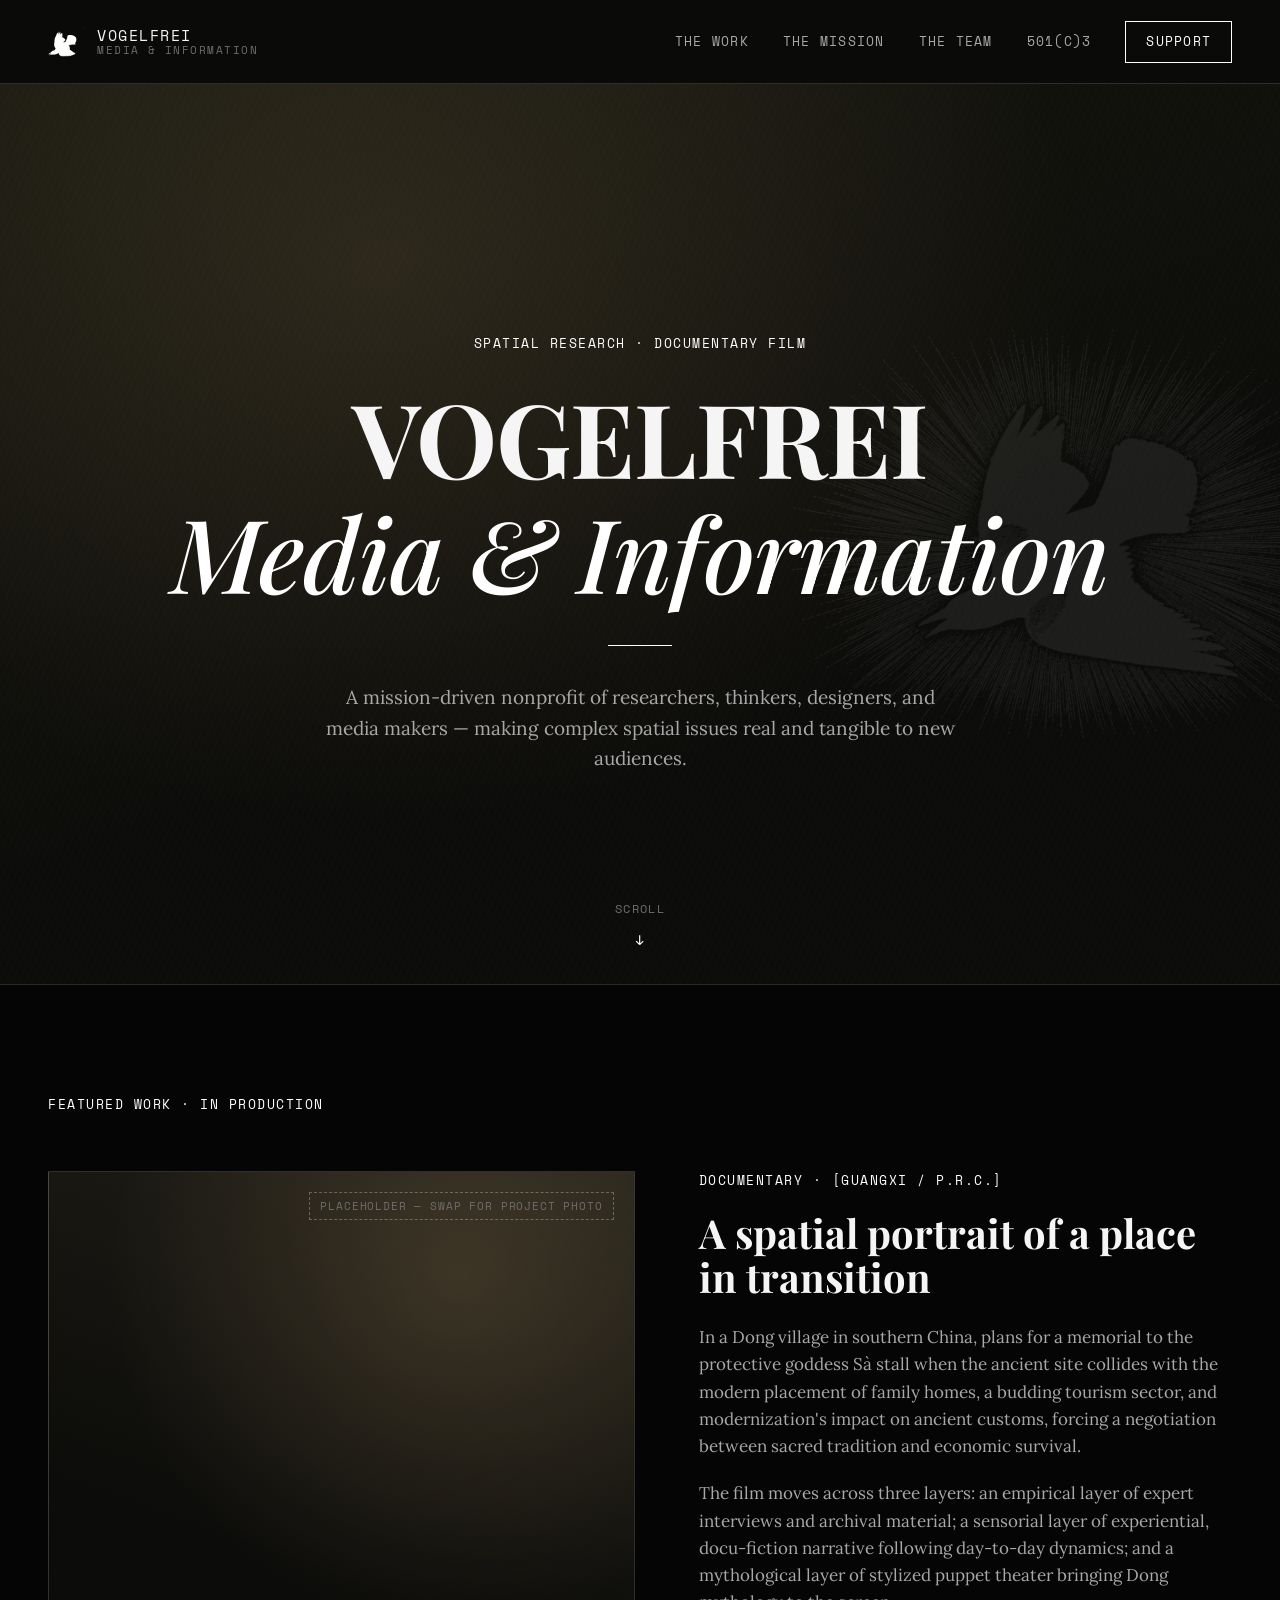
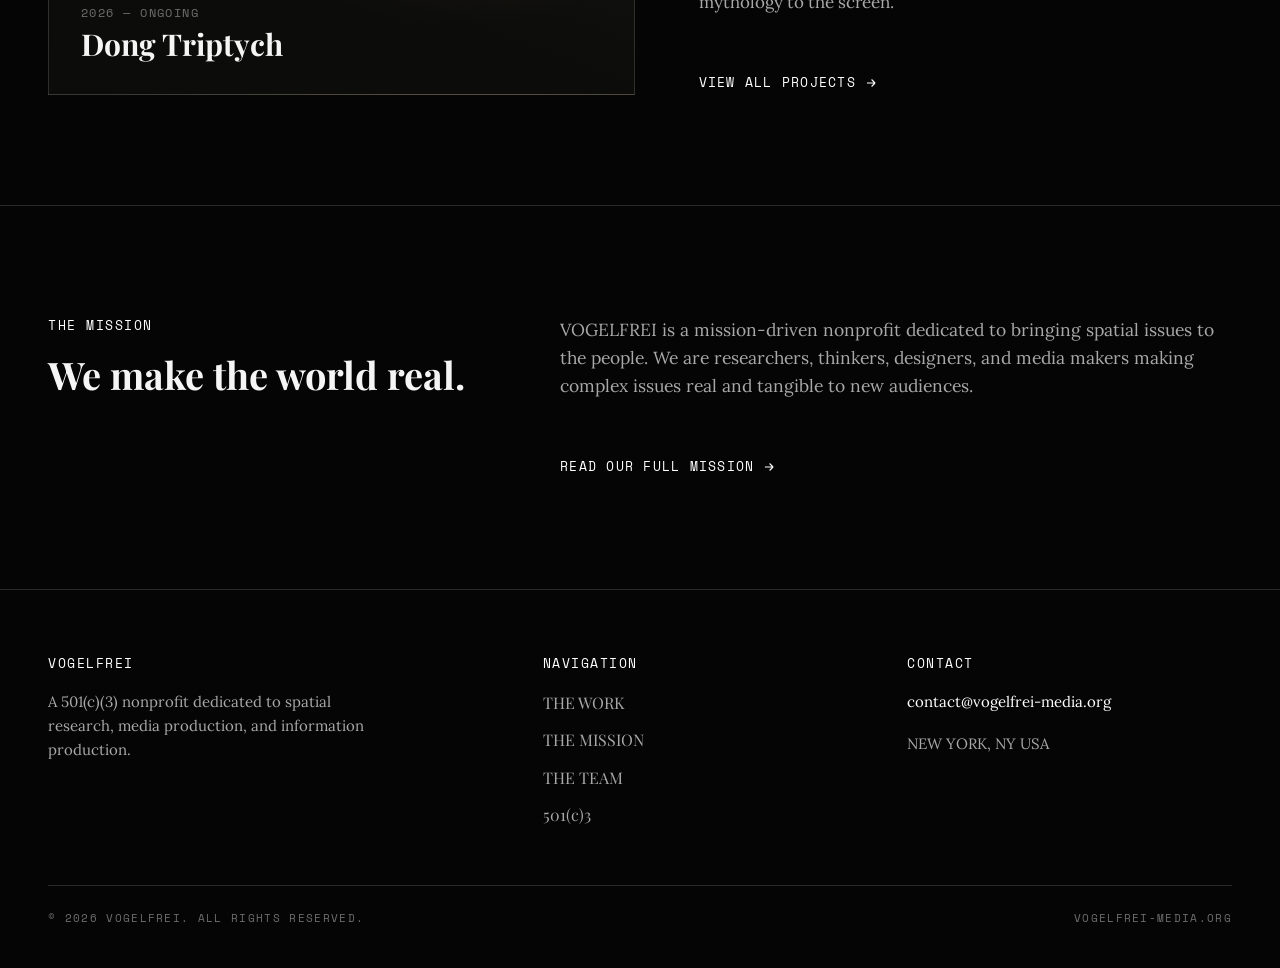
==== index.html @ e24f5b24 "Add files via upload" ====
<!DOCTYPE html>
<html lang="en">
<head>
<meta charset="UTF-8">
<meta name="viewport" content="width=device-width, initial-scale=1.0">
<title>VOGELFREI Media &amp; Information</title>
<meta name="description" content="VOGELFREI Media & Information is a 501(c)(3) nonprofit of researchers, thinkers, designers, and media makers making spatial issues real and tangible to new audiences.">
<link rel="icon" type="image/png" href="assets/favicon-32.png">
<link rel="preconnect" href="https://fonts.googleapis.com">
<link href="https://fonts.googleapis.com/css2?family=Playfair+Display:ital,wght@0,500;0,700;1,500;1,600&family=Lora:ital,wght@0,400;0,500;1,400&family=Space+Mono:wght@400;700&display=swap" rel="stylesheet">
<link rel="stylesheet" href="styles.css">
</head>
<body>

<!-- ============================= NAVIGATION ============================= -->
<!-- EDIT: This header is identical on every page — copy changes across all four files if you edit it. -->
<header class="site-header">
  <div class="wrap">
    <a href="index.html" class="brand">
      <img src="assets/logo-mark-white.png" alt="VOGELFREI bird mark">
      <span class="brand-text">
        <span class="name">VOGELFREI</span>
        <span class="eyebrow">MEDIA &amp; INFORMATION</span>
      </span>
    </a>
    <nav class="nav-links">
      <a href="what-who-why.html">THE WORK</a>
      <a href="index.html#ongoing-work">THE MISSION</a>
      <a href="founders.html">THE TEAM</a>
      <a href="nonprofit-status.html">501(c)3</a>
      <a href="nonprofit-status.html#donate" class="nav-cta">Support</a>
    </nav>
    <button class="nav-toggle" aria-label="Open menu" aria-expanded="false">
      <svg viewBox="0 0 24 24" fill="none" stroke="currentColor" stroke-width="2"><line x1="3" y1="6" x2="21" y2="6"/><line x1="3" y1="12" x2="21" y2="12"/><line x1="3" y1="18" x2="21" y2="18"/></svg>
    </button>
  </div>
</header>

<!-- ============================== HERO ============================== -->
<section class="hero">
  <div class="hero-bg"></div>
  <img class="hero-watermark" src="assets/logo-etching-transparent.png" alt="">
  <div class="hero-content wrap">
    <!-- EDIT: eyebrow label -->
    <span class="label">SPATIAL RESEARCH &middot; DOCUMENTARY FILM</span>
    <!-- EDIT: main headline -->
    <h1>VOGELFREI<span class="sub">Media &amp; Information</span></h1>
    <div class="hero-rule"></div>
    <!-- EDIT: subhead / one-line mission -->
    <p class="dek">A mission-driven nonprofit of researchers, thinkers, designers, and media makers — making complex spatial issues real and tangible to new audiences.</p>
  </div>
  <div class="hero-scroll">
    <span class="label-muted">SCROLL</span>
    <svg viewBox="0 0 24 24" fill="none" stroke="currentColor" stroke-width="2"><path d="M12 4v16m0 0l-6-6m6 6l6-6"/></svg>
  </div>
</section>

<!-- ========================= ONGOING WORK ========================= -->
<section id="ongoing-work">
  <div class="wrap">
    <div class="section-head reveal">
      <span class="label">FEATURED WORK &middot; IN PRODUCTION</span>
    </div>
    <div class="feature-grid reveal">
      <!-- PLACEHOLDER IMAGE: replace this div's contents with an <img src="assets/your-photo.jpg"> when ready -->
      <div class="feature-image">
        <span class="placeholder-note">Placeholder — swap for project photo</span>
        <div class="feature-image-tag">
          <!-- EDIT: project dates -->
          <span class="label-muted">2026 — ONGOING</span>
          <!-- EDIT: project title -->
          <h3>Dong Triptych</h3>
        </div>
      </div>
      <div class="feature-copy">
        <!-- EDIT: project category / location -->
        <span class="label">DOCUMENTARY &middot; [GUANGXI / P.R.C.]</span>
        <!-- EDIT: project headline -->
        <h3>A spatial portrait of a place in transition</h3>
        <!-- EDIT: project description paragraphs -->
        <p>In a Dong village in southern China, plans for a memorial to the protective goddess Sà stall when the ancient site collides with the modern placement of family homes, a budding tourism sector, and modernization's impact on ancient customs, forcing a negotiation between sacred tradition and economic survival.</p>
        <p>The film moves across three layers: an empirical layer of expert interviews and archival material; a sensorial layer of experiential, docu-fiction narrative following day-to-day dynamics; and a mythological layer of stylized puppet theater bringing Dong mythology to the screen.</p>
        <a href="what-who-why.html" class="text-link">View all projects <svg viewBox="0 0 24 24" fill="none" stroke="currentColor" stroke-width="2"><path d="M5 12h14m0 0l-6-6m6 6l-6 6"/></svg></a>
      </div>
    </div>
  </div>
</section>

<hr class="divider">

<!-- ========================= THE MISSION TEASER ========================= -->
<section>
  <div class="wrap">
    <div class="split reveal">
      <div>
        <span class="label">THE MISSION</span>
        <h2>We make the world real.</h2>
      </div>
      <div class="prose">
        <!-- EDIT: intro paragraph, drawn from your mission statement -->
        <p>VOGELFREI is a mission-driven nonprofit dedicated to bringing spatial issues to the people. We are researchers, thinkers, designers, and media makers making complex issues real and tangible to new audiences.</p>
        <a href="what-who-why.html" class="text-link">Read our full mission <svg viewBox="0 0 24 24" fill="none" stroke="currentColor" stroke-width="2"><path d="M5 12h14m0 0l-6-6m6 6l-6 6"/></svg></a>
      </div>
    </div>
  </div>
</section>

<!-- ============================== FOOTER ============================== -->
<!-- EDIT: This footer is identical on every page. -->
<footer class="site-footer">
  <div class="wrap">
    <div class="footer-grid">
      <div>
        <span class="label">VOGELFREI</span>
        <p>A 501(c)(3) nonprofit dedicated to spatial research, media production, and information production.</p>
      </div>
      <div>
        <span class="label">NAVIGATION</span>
        <ul class="footer-links">
          <li><a href="what-who-why.html">THE WORK</a></li>
          <li><a href="index.html#ongoing-work">THE MISSION</a></li>
          <li><a href="founders.html">THE TEAM</a></li>
          <li><a href="nonprofit-status.html">501(c)3</a></li>
        </ul>
      </div>
      <div class="footer-contact">
        <span class="label">CONTACT</span>
        <!-- EDIT: contact email and locations -->
        <p><a href="mailto:contact@vogelfrei-media.org">contact@vogelfrei-media.org</a></p>
        <p>NEW YORK, NY USA</p>
      </div>
    </div>
    <div class="footer-bottom">
      <span class="label-muted">&copy; 2026 VOGELFREI. ALL RIGHTS RESERVED.</span>
      <!-- EDIT: your new domain -->
      <span class="label-muted">VOGELFREI-MEDIA.ORG</span>
    </div>
  </div>
</footer>

<script src="script.js"></script>
</body>
</html>
---- styles.css ----
/* ==========================================================================
   VOGELFREI — Shared Stylesheet
   Edit the CSS custom properties below to change colors/fonts sitewide.
   ========================================================================== */

:root {
  /* ---- Colors (edit these to reskin the whole site) ---- */
  --color-bg: #050505;
  --color-bg-raised: #111111;
  --color-bg-raised-2: #191919;
  --color-text: #f5f5f5;
  --color-text-muted: #a8a8a8;
  --color-text-faint: #6e6e6e;
  --color-accent: #ffffff;
  --color-accent-bright: #ffffff;
  --color-border: rgba(255, 255, 255, 0.14);
  --color-border-strong: rgba(255, 255, 255, 0.28);

  /* ---- Type ---- */
  --font-display: 'Playfair Display', Georgia, 'Times New Roman', serif;
  --font-body: 'Lora', Georgia, serif;
  --font-label: 'Space Mono', 'Courier New', monospace;

  /* ---- Layout ---- */
  --max-width: 1320px;
  --gutter: 48px;
  --nav-height: 84px;
}

@media (max-width: 720px) {
  :root {
    --gutter: 24px;
    --nav-height: 68px;
  }
}

* {
  box-sizing: border-box;
}

html {
  scroll-behavior: smooth;
}

body {
  margin: 0;
  background: var(--color-bg);
  color: var(--color-text);
  font-family: var(--font-body);
  font-size: 17px;
  line-height: 1.6;
  -webkit-font-smoothing: antialiased;
}

img {
  max-width: 100%;
  display: block;
}

a {
  color: inherit;
  text-decoration: none;
}

.wrap {
  max-width: var(--max-width);
  margin: 0 auto;
  padding: 0 var(--gutter);
}

.label {
  font-family: var(--font-label);
  text-transform: uppercase;
  letter-spacing: 0.12em;
  font-size: 12.5px;
  color: var(--color-accent);
}

.label-muted {
  font-family: var(--font-label);
  text-transform: uppercase;
  letter-spacing: 0.12em;
  font-size: 12px;
  color: var(--color-text-faint);
}

h1, h2, h3, h4 {
  font-family: var(--font-display);
  font-weight: 700;
  line-height: 1.12;
  margin: 0;
  color: var(--color-text);
}

p {
  margin: 0 0 1.2em 0;
  color: var(--color-text-muted);
}

p:last-child {
  margin-bottom: 0;
}

em, i {
  color: var(--color-accent-bright);
  font-style: italic;
}

/* ---- Focus states (accessibility) ---- */
a:focus-visible,
button:focus-visible {
  outline: 2px solid var(--color-accent-bright);
  outline-offset: 3px;
}

@media (prefers-reduced-motion: reduce) {
  html {
    scroll-behavior: auto;
  }
  * {
    animation-duration: 0.001ms !important;
    transition-duration: 0.001ms !important;
  }
}

/* ==========================================================================
   NAVIGATION
   ========================================================================== */

.site-header {
  position: sticky;
  top: 0;
  z-index: 100;
  height: var(--nav-height);
  display: flex;
  align-items: center;
  background: rgba(12, 12, 10, 0.86);
  backdrop-filter: blur(10px);
  border-bottom: 1px solid var(--color-border);
}

.site-header .wrap {
  width: 100%;
  display: flex;
  align-items: center;
  justify-content: space-between;
  gap: 24px;
}

.brand {
  display: flex;
  align-items: center;
  gap: 12px;
}

.brand img {
  height: 30px;
  width: auto;
}

.brand-text {
  font-family: var(--font-label);
  line-height: 1.25;
}

.brand-text .eyebrow {
  display: block;
  font-size: 10.5px;
  letter-spacing: 0.14em;
  color: var(--color-text-faint);
}

.brand-text .name {
  display: block;
  font-size: 15px;
  letter-spacing: 0.1em;
  color: var(--color-text);
}

.nav-links {
  display: flex;
  align-items: center;
  gap: 34px;
}

.nav-links a {
  font-family: var(--font-label);
  font-size: 12.5px;
  letter-spacing: 0.1em;
  text-transform: uppercase;
  color: var(--color-text-muted);
  transition: color 0.2s ease;
  white-space: nowrap;
}

.nav-links a:hover,
.nav-links a.active {
  color: var(--color-accent-bright);
}

.nav-cta {
  border: 1px solid var(--color-accent);
  padding: 10px 20px;
  font-family: var(--font-label);
  font-size: 12px;
  letter-spacing: 0.1em;
  text-transform: uppercase;
  color: var(--color-accent-bright) !important;
  transition: background 0.2s ease, color 0.2s ease;
}

.nav-cta:hover {
  background: var(--color-accent);
  color: var(--color-bg) !important;
}

.nav-toggle {
  display: none;
  background: none;
  border: 1px solid var(--color-border-strong);
  width: 40px;
  height: 40px;
  align-items: center;
  justify-content: center;
  cursor: pointer;
  color: var(--color-text);
}

.nav-toggle svg {
  width: 18px;
  height: 18px;
}

@media (max-width: 900px) {
  .nav-links {
    position: fixed;
    top: var(--nav-height);
    left: 0;
    right: 0;
    bottom: 0;
    background: var(--color-bg);
    flex-direction: column;
    justify-content: flex-start;
    align-items: flex-start;
    padding: 40px var(--gutter);
    gap: 28px;
    transform: translateX(100%);
    transition: transform 0.3s ease;
    overflow-y: auto;
  }

  .nav-links.open {
    transform: translateX(0);
  }

  .nav-links a {
    font-size: 16px;
  }

  .nav-toggle {
    display: flex;
  }
}

/* ==========================================================================
   HERO
   ========================================================================== */

.hero {
  position: relative;
  min-height: 88vh;
  display: flex;
  align-items: center;
  overflow: hidden;
  border-bottom: 1px solid var(--color-border);
}

/* PLACEHOLDER BACKGROUND — swap for a real photo by replacing the
   background-image below with url('assets/your-photo.jpg') */
.hero-bg {
  position: absolute;
  inset: 0;
  background:
    radial-gradient(ellipse at 30% 20%, rgba(184, 153, 104, 0.16), transparent 55%),
    linear-gradient(160deg, #17170f 0%, #0c0c0a 60%);
  z-index: 0;
}

.hero-bg::after {
  content: '';
  position: absolute;
  inset: 0;
  background-image: repeating-linear-gradient(
    115deg,
    rgba(243, 234, 217, 0.025) 0px,
    rgba(243, 234, 217, 0.025) 1px,
    transparent 1px,
    transparent 6px
  );
  opacity: 0.5;
}

.hero-watermark {
  position: absolute;
  right: -6%;
  top: 50%;
  transform: translateY(-50%);
  width: 46vw;
  max-width: 620px;
  opacity: 0.07;
  z-index: 0;
  pointer-events: none;
}

.hero-content {
  position: relative;
  z-index: 1;
  padding: 140px 0 100px;
  text-align: center;
  width: 100%;
}

.hero-content .label {
  display: block;
  margin-bottom: 26px;
}

.hero-content h1 {
  font-size: clamp(48px, 8vw, 104px);
  letter-spacing: -0.01em;
}

.hero-content h1 .sub {
  display: block;
  font-family: var(--font-display);
  font-style: italic;
  font-weight: 500;
  color: var(--color-accent);
}

.hero-rule {
  width: 64px;
  height: 1px;
  background: var(--color-accent);
  margin: 36px auto;
}

.hero-content .dek {
  max-width: 640px;
  margin: 0 auto;
  font-size: 19px;
  color: var(--color-text-muted);
}

.hero-scroll {
  position: absolute;
  bottom: 28px;
  left: 50%;
  transform: translateX(-50%);
  text-align: center;
  z-index: 1;
}

.hero-scroll .label-muted {
  display: block;
  margin-bottom: 10px;
}

.hero-scroll svg {
  width: 14px;
  height: 14px;
  color: var(--color-accent);
  animation: bob 2.2s ease-in-out infinite;
}

@keyframes bob {
  0%, 100% { transform: translateY(0); }
  50% { transform: translateY(6px); }
}

/* ==========================================================================
   SECTIONS / GENERIC
   ========================================================================== */

section {
  padding: 110px 0;
}

@media (max-width: 720px) {
  section {
    padding: 72px 0;
  }
}

.section-head {
  margin-bottom: 56px;
}

.section-head .label {
  display: block;
  margin-bottom: 18px;
}

.section-head h2 {
  font-size: clamp(32px, 4.4vw, 48px);
  max-width: 760px;
}

.divider {
  border: none;
  border-top: 1px solid var(--color-border);
  margin: 0;
}

/* ---- Featured / ongoing work ---- */

.feature-grid {
  display: grid;
  grid-template-columns: 1.1fr 1fr;
  gap: 64px;
  align-items: stretch;
}

@media (max-width: 900px) {
  .feature-grid {
    grid-template-columns: 1fr;
    gap: 36px;
  }
}

/* PLACEHOLDER IMAGE — swap .feature-image's background-image / add an <img> */
.feature-image {
  position: relative;
  min-height: 480px;
  background:
    radial-gradient(circle at 70% 20%, rgba(184, 153, 104, 0.22), transparent 60%),
    linear-gradient(200deg, #211f18 0%, #0c0c0a 70%);
  border: 1px solid var(--color-border);
  display: flex;
  align-items: flex-end;
  padding: 32px;
  overflow: hidden;
}

.feature-image .placeholder-note {
  position: absolute;
  top: 20px;
  right: 20px;
  font-family: var(--font-label);
  font-size: 10.5px;
  letter-spacing: 0.08em;
  color: var(--color-text-faint);
  border: 1px dashed var(--color-border-strong);
  padding: 5px 10px;
  text-transform: uppercase;
}

.feature-image-tag {
  position: relative;
  z-index: 1;
}

.feature-image-tag .label-muted {
  display: block;
  margin-bottom: 6px;
}

.feature-image-tag h3 {
  font-size: 30px;
}

.feature-copy .label {
  display: block;
  margin-bottom: 20px;
}

.feature-copy h3 {
  font-size: clamp(28px, 3.6vw, 40px);
  margin-bottom: 24px;
}

.feature-copy p + p {
  margin-top: 18px;
}

.text-link {
  display: inline-flex;
  align-items: center;
  gap: 8px;
  font-family: var(--font-label);
  font-size: 12.5px;
  letter-spacing: 0.1em;
  text-transform: uppercase;
  color: var(--color-accent);
  margin-top: 36px;
  border-bottom: 1px solid transparent;
  transition: border-color 0.2s ease, gap 0.2s ease;
}

.text-link:hover {
  border-color: var(--color-accent);
  gap: 12px;
}

.text-link svg {
  width: 14px;
  height: 14px;
}

/* ---- Page header (for interior pages) ---- */

.page-header {
  padding: 150px 0 60px;
  border-bottom: 1px solid var(--color-border);
  position: relative;
  overflow: hidden;
}

.page-header .wrap {
  display: flex;
  justify-content: space-between;
  align-items: flex-end;
  gap: 32px;
  flex-wrap: wrap;
}

.page-header h1 {
  font-size: clamp(40px, 6vw, 64px);
}

.page-header-watermark {
  position: absolute;
  right: -4%;
  top: -10%;
  width: 320px;
  opacity: 0.05;
  z-index: 0;
}

/* ---- Cards (founders) ---- */

.founder-grid {
  display: grid;
  grid-template-columns: repeat(3, 1fr);
  gap: 40px;
}

@media (max-width: 900px) {
  .founder-grid {
    grid-template-columns: 1fr;
  }
}

.founder-card {
  display: flex;
  flex-direction: column;
}

/* No portrait — each card leads with a rule + index number instead of a photo */
.founder-mark {
  display: flex;
  align-items: center;
  gap: 16px;
  margin-bottom: 28px;
}

.founder-mark .index {
  font-family: var(--font-label);
  font-size: 13px;
  letter-spacing: 0.1em;
  color: var(--color-text-faint);
}

.founder-mark .rule {
  flex: 1;
  height: 1px;
  background: var(--color-border-strong);
}

.founder-card h3 {
  font-size: 25px;
  margin-bottom: 8px;
}

.founder-card .role {
  font-family: var(--font-label);
  font-size: 12px;
  letter-spacing: 0.08em;
  text-transform: uppercase;
  color: var(--color-text-faint);
  margin-bottom: 18px;
  display: block;
}

.founder-card .bio {
  font-size: 15.5px;
}

/* ---- Two-column text block ---- */

.split {
  display: grid;
  grid-template-columns: 0.8fr 1.2fr;
  gap: 64px;
}

@media (max-width: 900px) {
  .split {
    grid-template-columns: 1fr;
    gap: 32px;
  }
}

.split .label {
  display: block;
  margin-bottom: 18px;
}

.split h2 {
  font-size: clamp(28px, 3.6vw, 38px);
}

.prose p {
  font-size: 17.5px;
}

.prose p + p {
  margin-top: 20px;
}

/* ---- Stat / info strip ---- */

.info-strip {
  display: grid;
  grid-template-columns: repeat(4, 1fr);
  border-top: 1px solid var(--color-border);
  border-bottom: 1px solid var(--color-border);
}

@media (max-width: 720px) {
  .info-strip {
    grid-template-columns: repeat(2, 1fr);
  }
}

.info-cell {
  padding: 36px 28px;
  border-right: 1px solid var(--color-border);
}

.info-cell:last-child {
  border-right: none;
}

.info-cell .label-muted {
  display: block;
  margin-bottom: 10px;
}

.info-cell .value {
  font-family: var(--font-display);
  font-size: 22px;
}

/* ---- Document panel (501c3) ---- */

.doc-panel {
  border: 1px solid var(--color-border);
  background: var(--color-bg-raised);
  padding: 44px;
}

@media (max-width: 720px) {
  .doc-panel {
    padding: 28px;
  }
}

.doc-row {
  display: flex;
  justify-content: space-between;
  align-items: baseline;
  gap: 20px;
  padding: 18px 0;
  border-bottom: 1px solid var(--color-border);
}

.doc-row:last-child {
  border-bottom: none;
}

.doc-row .doc-label {
  font-family: var(--font-label);
  font-size: 12.5px;
  letter-spacing: 0.1em;
  text-transform: uppercase;
  color: var(--color-text-faint);
}

.doc-row .doc-value {
  font-family: var(--font-display);
  font-size: 19px;
  text-align: right;
  color: var(--color-text);
}

/* ---- Buttons ---- */

.btn {
  display: inline-block;
  font-family: var(--font-label);
  font-size: 12.5px;
  letter-spacing: 0.1em;
  text-transform: uppercase;
  padding: 18px 34px;
  border: 1px solid transparent;
  transition: all 0.2s ease;
  cursor: pointer;
}

.btn-solid {
  background: var(--color-accent);
  color: var(--color-bg);
  border-color: var(--color-accent);
}

.btn-solid:hover {
  background: var(--color-accent-bright);
  border-color: var(--color-accent-bright);
}

.btn-outline {
  background: transparent;
  color: var(--color-accent-bright);
  border-color: var(--color-accent);
}

.btn-outline:hover {
  background: var(--color-accent);
  color: var(--color-bg);
}

.btn-row {
  display: flex;
  gap: 18px;
  flex-wrap: wrap;
}

/* ---- CTA / donate section ---- */

.cta-section {
  text-align: center;
  position: relative;
  overflow: hidden;
}

.cta-section h2 {
  font-size: clamp(36px, 5.6vw, 60px);
  max-width: 900px;
  margin: 0 auto 28px;
}

.cta-section .dek {
  max-width: 620px;
  margin: 0 auto 44px;
  font-size: 17.5px;
}

.cta-section .btn-row {
  justify-content: center;
}

/* ==========================================================================
   FOOTER
   ========================================================================== */

.site-footer {
  border-top: 1px solid var(--color-border);
  padding: 64px 0 40px;
}

.footer-grid {
  display: grid;
  grid-template-columns: 1.4fr 1fr 1fr;
  gap: 40px;
}

@media (max-width: 720px) {
  .footer-grid {
    grid-template-columns: 1fr;
    gap: 32px;
  }
}

.footer-grid .label {
  display: block;
  margin-bottom: 16px;
}

.footer-grid p {
  font-size: 15px;
  max-width: 340px;
}

.footer-links {
  list-style: none;
  padding: 0;
  margin: 0;
  display: flex;
  flex-direction: column;
  gap: 10px;
}

.footer-links a {
  font-family: var(--font-display);
  font-size: 16px;
  color: var(--color-text-muted);
  transition: color 0.2s ease;
}

.footer-links a:hover {
  color: var(--color-accent-bright);
}

.footer-contact p {
  font-size: 15px;
}

.footer-contact a {
  color: var(--color-accent-bright);
}

.footer-bottom {
  margin-top: 56px;
  padding-top: 24px;
  border-top: 1px solid var(--color-border);
  display: flex;
  justify-content: space-between;
  align-items: center;
  flex-wrap: wrap;
  gap: 12px;
}

.footer-bottom .label-muted {
  font-size: 11px;
}

/* ---- Reveal-on-scroll ---- */

.reveal {
  opacity: 0;
  transform: translateY(18px);
  transition: opacity 0.7s ease, transform 0.7s ease;
}

.reveal.is-visible {
  opacity: 1;
  transform: translateY(0);
}
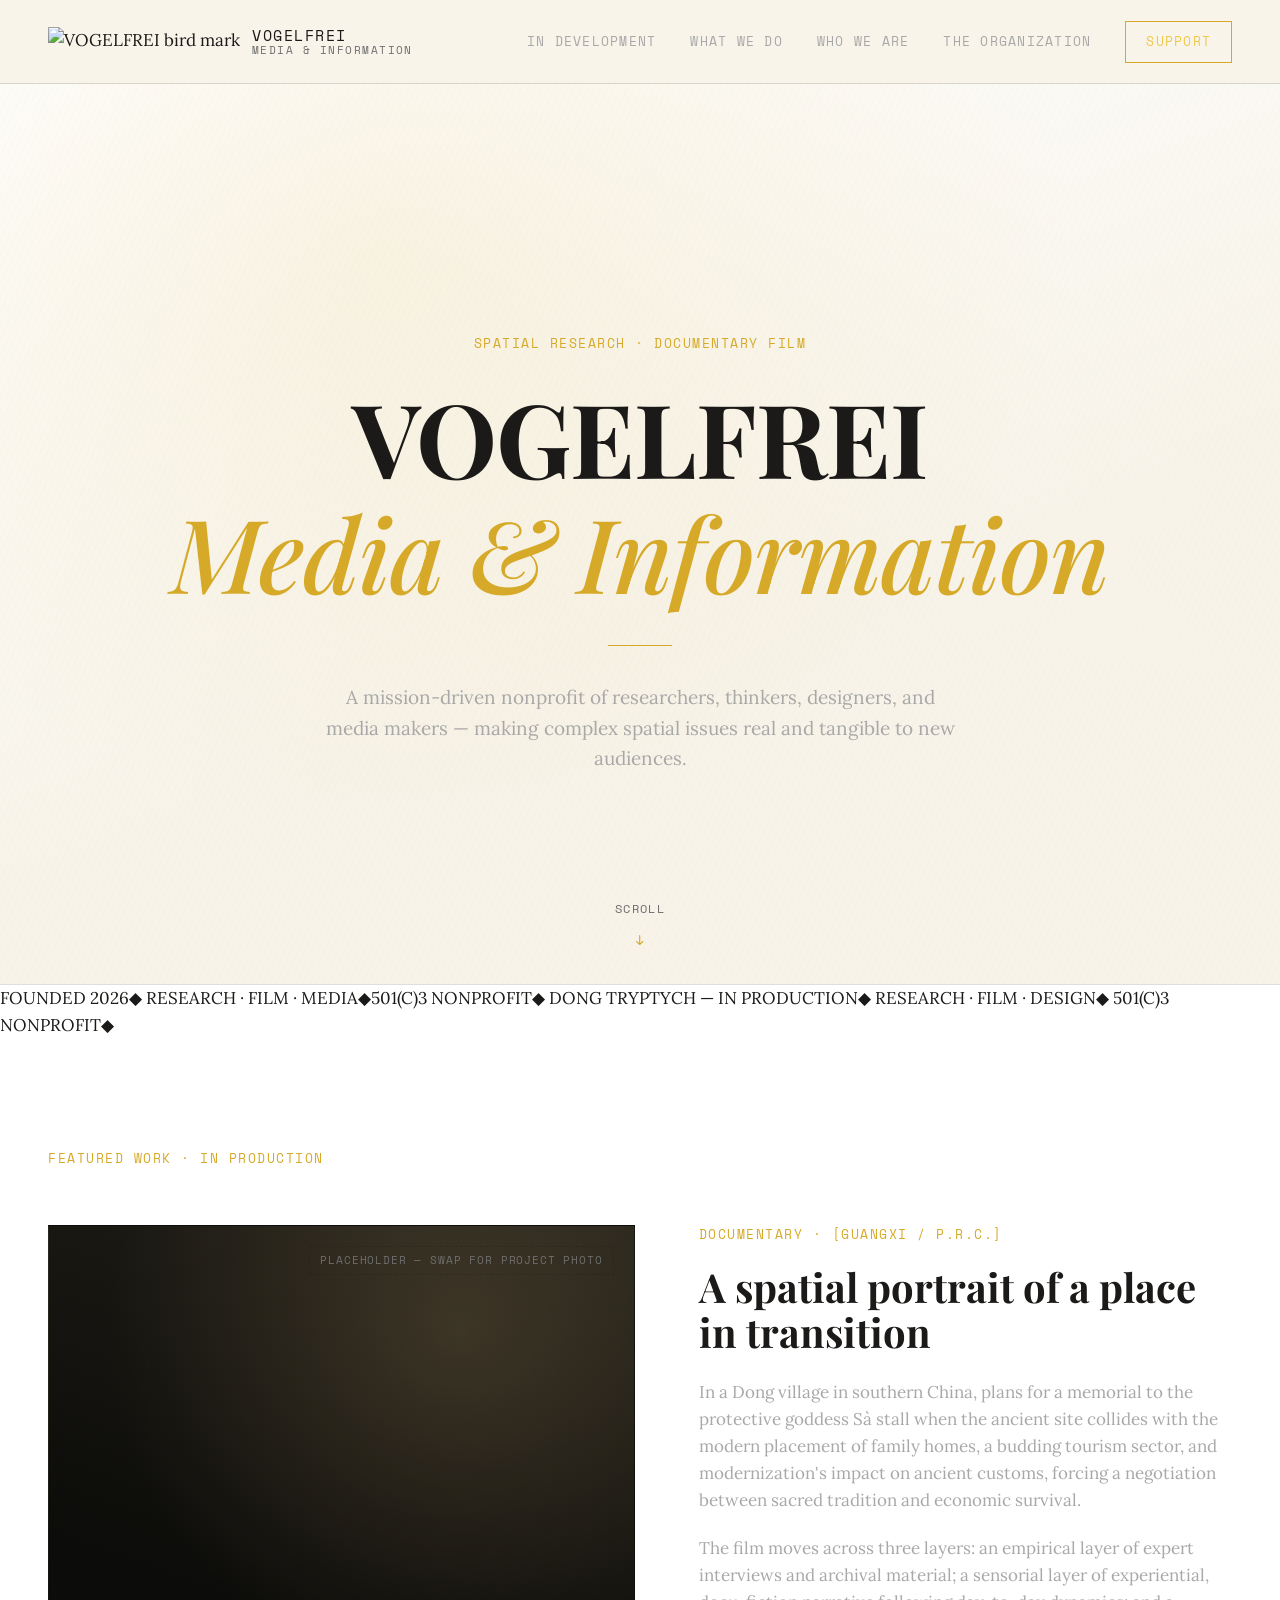
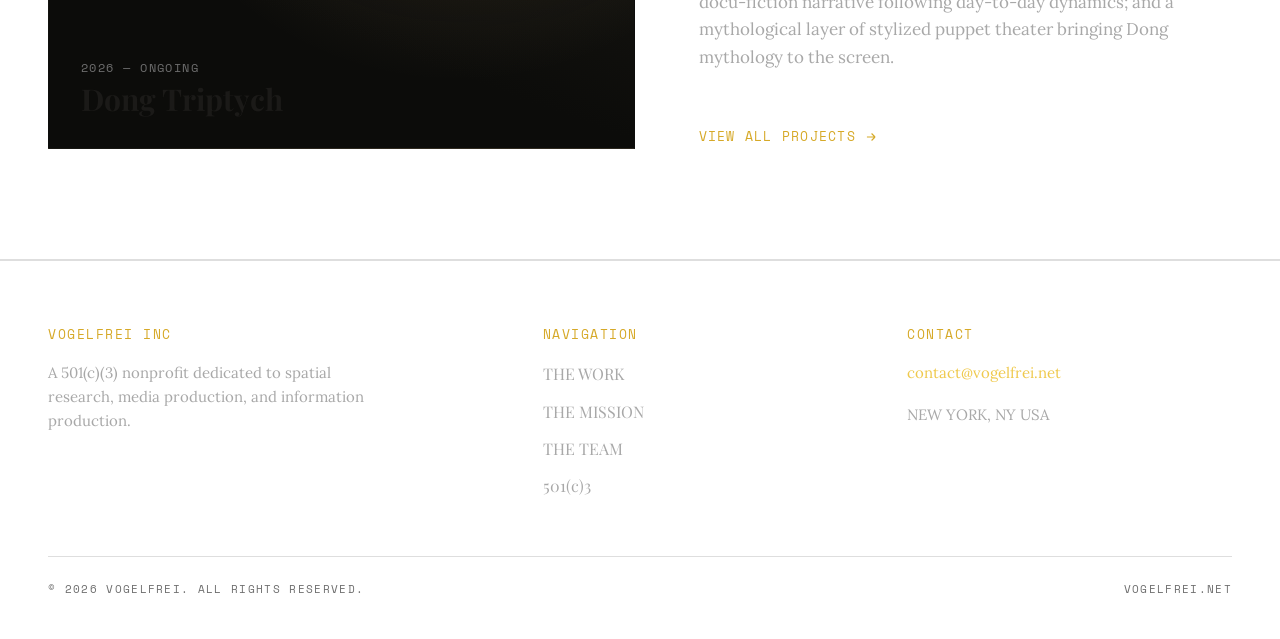
==== commit 6ec49db4: "Update index.html find replace index" ====
--- a/index.html
+++ b/index.html
@@ -3,8 +3,8 @@
 <head>
 <meta charset="UTF-8">
 <meta name="viewport" content="width=device-width, initial-scale=1.0">
-<title>VOGELFREI Media &amp; Information</title>
-<meta name="description" content="VOGELFREI Media & Information is a 501(c)(3) nonprofit of researchers, thinkers, designers, and media makers making spatial issues real and tangible to new audiences.">
+<title>VOGELFREI — Spatial Research &amp; Documentary Film</title>
+<meta name="description" content="VOGELFREI is a 501(c)(3) nonprofit of researchers, thinkers, designers, and media makers making spatial issues real and tangible to new audiences.">
 <link rel="icon" type="image/png" href="assets/favicon-32.png">
 <link rel="preconnect" href="https://fonts.googleapis.com">
 <link href="https://fonts.googleapis.com/css2?family=Playfair+Display:ital,wght@0,500;0,700;1,500;1,600&family=Lora:ital,wght@0,400;0,500;1,400&family=Space+Mono:wght@400;700&display=swap" rel="stylesheet">
@@ -17,17 +17,17 @@
 <header class="site-header">
   <div class="wrap">
     <a href="index.html" class="brand">
-      <img src="assets/logo-mark-white.png" alt="VOGELFREI bird mark">
+      <img src="assets/logo-mark-gold.png" alt="VOGELFREI bird mark">
       <span class="brand-text">
         <span class="name">VOGELFREI</span>
         <span class="eyebrow">MEDIA &amp; INFORMATION</span>
       </span>
     </a>
     <nav class="nav-links">
-      <a href="what-who-why.html">THE WORK</a>
-      <a href="index.html#ongoing-work">THE MISSION</a>
-      <a href="founders.html">THE TEAM</a>
-      <a href="nonprofit-status.html">501(c)3</a>
+      <a href="index.html#ongoing-work">IN DEVELOPMENT</a>
+      <a href="what-who-why.html">WHAT WE DO</a>
+      <a href="founders.html">WHO WE ARE</a>
+      <a href="nonprofit-status.html">THE ORGANIZATION</a>
       <a href="nonprofit-status.html#donate" class="nav-cta">Support</a>
     </nav>
     <button class="nav-toggle" aria-label="Open menu" aria-expanded="false">
@@ -44,7 +44,7 @@
     <!-- EDIT: eyebrow label -->
     <span class="label">SPATIAL RESEARCH &middot; DOCUMENTARY FILM</span>
     <!-- EDIT: main headline -->
-    <h1>VOGELFREI<span class="sub">Media &amp; Information</span></h1>
+    <h1>VOGELFREI<span class="sub">Media & Information</span></h1>
     <div class="hero-rule"></div>
     <!-- EDIT: subhead / one-line mission -->
     <p class="dek">A mission-driven nonprofit of researchers, thinkers, designers, and media makers — making complex spatial issues real and tangible to new audiences.</p>
@@ -54,6 +54,17 @@
     <svg viewBox="0 0 24 24" fill="none" stroke="currentColor" stroke-width="2"><path d="M12 4v16m0 0l-6-6m6 6l6-6"/></svg>
   </div>
 </section>
+
+<!-- EDIT: scrolling ticker strip — add/remove <span class="ticker-item"> entries -->
+<div class="ticker">
+  <div class="ticker-track">
+    <span class="ticker-item">FOUNDED 2026</span><span class="ticker-dot">&#9670;</span>
+    <span class="ticker-item">RESEARCH &middot; FILM &middot; MEDIA</span><span class="ticker-dot">&#9670;</span><span class="ticker-item">501(C)3 NONPROFIT</span><span class="ticker-dot">&#9670;</span>
+    <span class="ticker-item">DONG TRYPTYCH — IN PRODUCTION</span><span class="ticker-dot">&#9670;</span>
+    <span class="ticker-item">RESEARCH &middot; FILM &middot; DESIGN</span><span class="ticker-dot">&#9670;</span>
+    <span class="ticker-item">501(C)3 NONPROFIT</span><span class="ticker-dot">&#9670;</span>
+  </div>
+</div>
 
 <!-- ========================= ONGOING WORK ========================= -->
 <section id="ongoing-work">
@@ -88,30 +99,13 @@
 
 <hr class="divider">
 
-<!-- ========================= THE MISSION TEASER ========================= -->
-<section>
-  <div class="wrap">
-    <div class="split reveal">
-      <div>
-        <span class="label">THE MISSION</span>
-        <h2>We make the world real.</h2>
-      </div>
-      <div class="prose">
-        <!-- EDIT: intro paragraph, drawn from your mission statement -->
-        <p>VOGELFREI is a mission-driven nonprofit dedicated to bringing spatial issues to the people. We are researchers, thinkers, designers, and media makers making complex issues real and tangible to new audiences.</p>
-        <a href="what-who-why.html" class="text-link">Read our full mission <svg viewBox="0 0 24 24" fill="none" stroke="currentColor" stroke-width="2"><path d="M5 12h14m0 0l-6-6m6 6l-6 6"/></svg></a>
-      </div>
-    </div>
-  </div>
-</section>
-
 <!-- ============================== FOOTER ============================== -->
 <!-- EDIT: This footer is identical on every page. -->
 <footer class="site-footer">
   <div class="wrap">
     <div class="footer-grid">
       <div>
-        <span class="label">VOGELFREI</span>
+        <span class="label">VOGELFREI INC</span>
         <p>A 501(c)(3) nonprofit dedicated to spatial research, media production, and information production.</p>
       </div>
       <div>
@@ -126,14 +120,13 @@
       <div class="footer-contact">
         <span class="label">CONTACT</span>
         <!-- EDIT: contact email and locations -->
-        <p><a href="mailto:contact@vogelfrei-media.org">contact@vogelfrei-media.org</a></p>
+        <p><a href="mailto:contact@vogelfrei.net">contact@vogelfrei.net</a></p>
         <p>NEW YORK, NY USA</p>
       </div>
     </div>
     <div class="footer-bottom">
       <span class="label-muted">&copy; 2026 VOGELFREI. ALL RIGHTS RESERVED.</span>
-      <!-- EDIT: your new domain -->
-      <span class="label-muted">VOGELFREI-MEDIA.ORG</span>
+      <span class="label-muted">VOGELFREI.NET</span>
     </div>
   </div>
 </footer>
--- a/styles.css
+++ b/styles.css
@@ -5,16 +5,16 @@
 
 :root {
   /* ---- Colors (edit these to reskin the whole site) ---- */
-  --color-bg: #050505;
-  --color-bg-raised: #111111;
-  --color-bg-raised-2: #191919;
-  --color-text: #f5f5f5;
+  --color-bg: #ffffff;
+  --color-bg-raised: #f7f3e8;
+  --color-bg-raised-2: #ead8a8;
+  --color-text: #1b1a18;
   --color-text-muted: #a8a8a8;
   --color-text-faint: #6e6e6e;
-  --color-accent: #ffffff;
-  --color-accent-bright: #ffffff;
-  --color-border: rgba(255, 255, 255, 0.14);
-  --color-border-strong: rgba(255, 255, 255, 0.28);
+  --color-accent: #d6a928;
+  --color-accent-bright: #efc94c;
+  --color-border: rgba(27, 26, 24, 0.14);
+  --color-border-strong: rgba(27, 26, 24, 0.28);
 
   /* ---- Type ---- */
   --font-display: 'Playfair Display', Georgia, 'Times New Roman', serif;
@@ -134,7 +134,7 @@
   height: var(--nav-height);
   display: flex;
   align-items: center;
-  background: rgba(12, 12, 10, 0.86);
+  background: rgba(247, 243, 232, 0.88);
   backdrop-filter: blur(10px);
   border-bottom: 1px solid var(--color-border);
 }
@@ -281,8 +281,8 @@
   position: absolute;
   inset: 0;
   background:
-    radial-gradient(ellipse at 30% 20%, rgba(184, 153, 104, 0.16), transparent 55%),
-    linear-gradient(160deg, #17170f 0%, #0c0c0a 60%);
+    radial-gradient(ellipse at 30% 20%, rgba(214, 169, 40, 0.10), transparent 55%),
+    linear-gradient(160deg, #ffffff 0%, #f7f3e8 60%);
   z-index: 0;
 }
 
@@ -292,8 +292,8 @@
   inset: 0;
   background-image: repeating-linear-gradient(
     115deg,
-    rgba(243, 234, 217, 0.025) 0px,
-    rgba(243, 234, 217, 0.025) 1px,
+    rgba(27, 26, 24, 0.025) 0px,
+    rgba(27, 26, 24, 0.025) 1px,
     transparent 1px,
     transparent 6px
   );
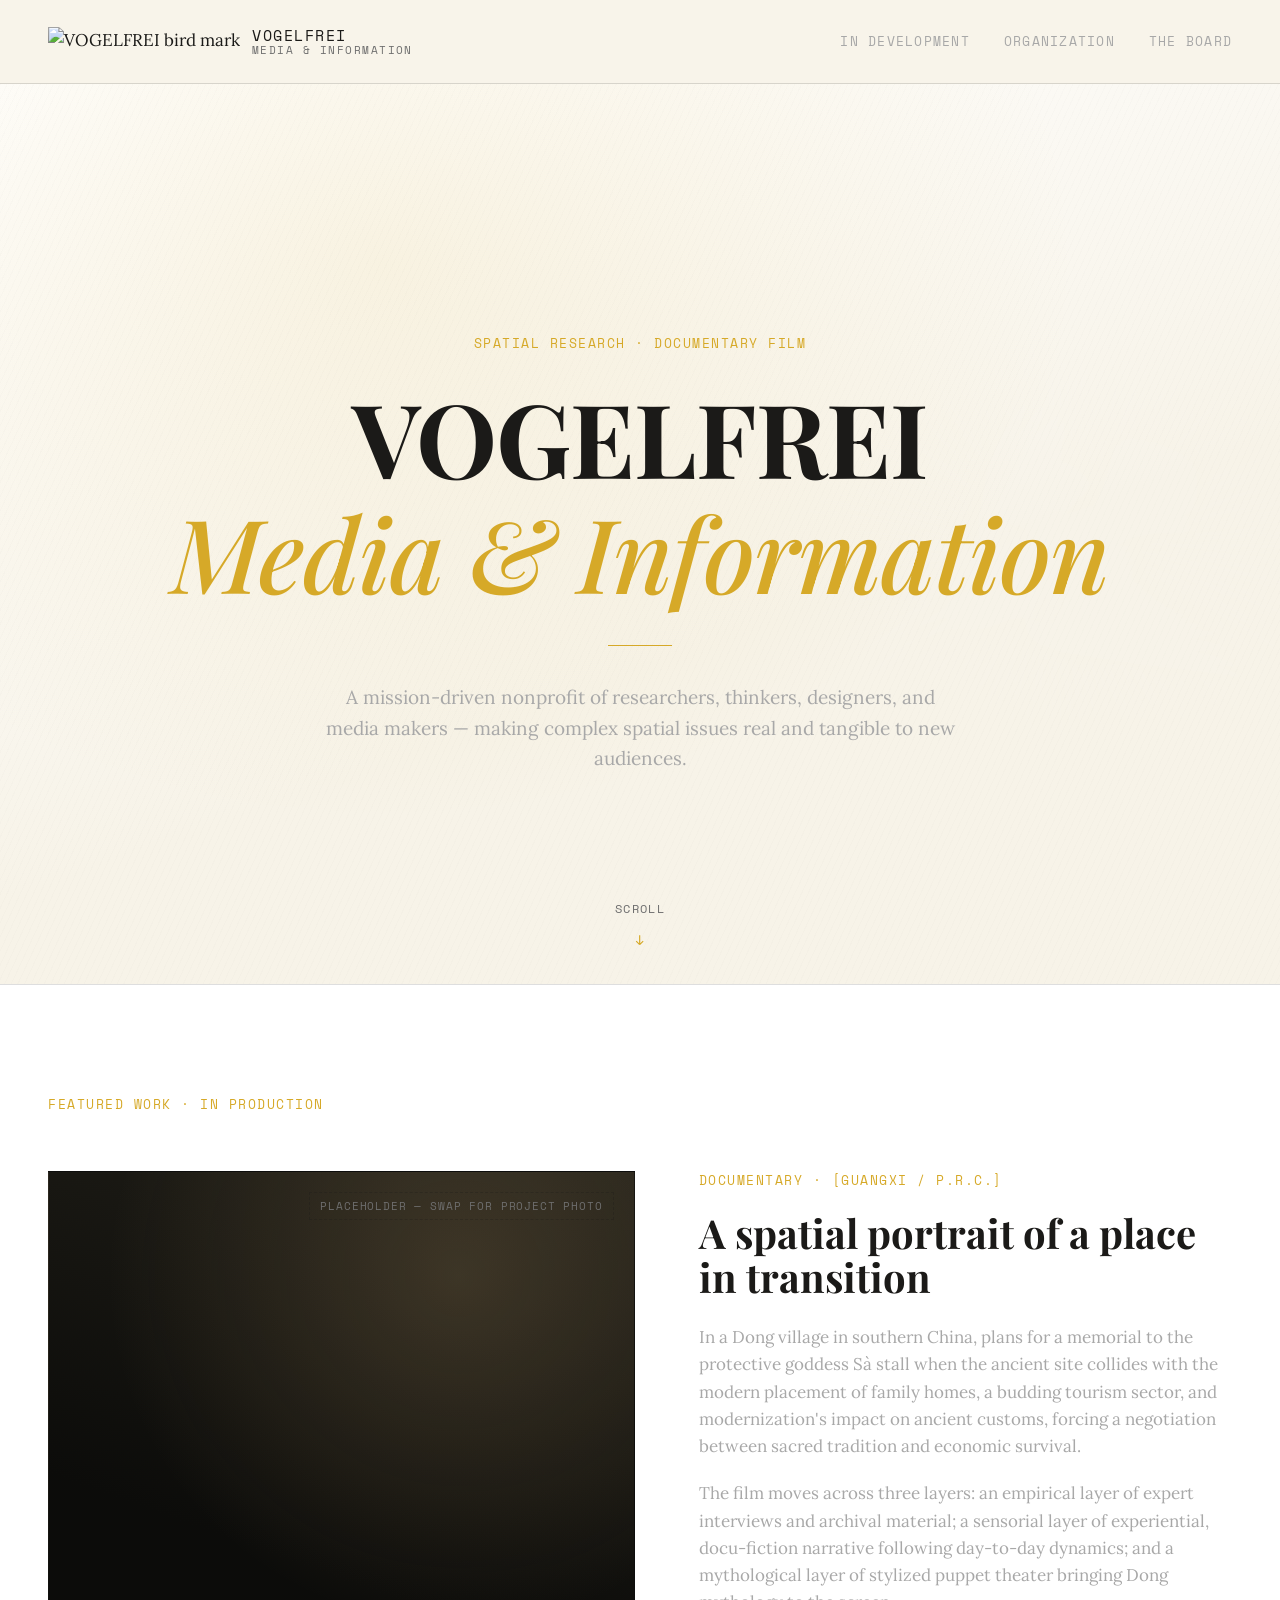
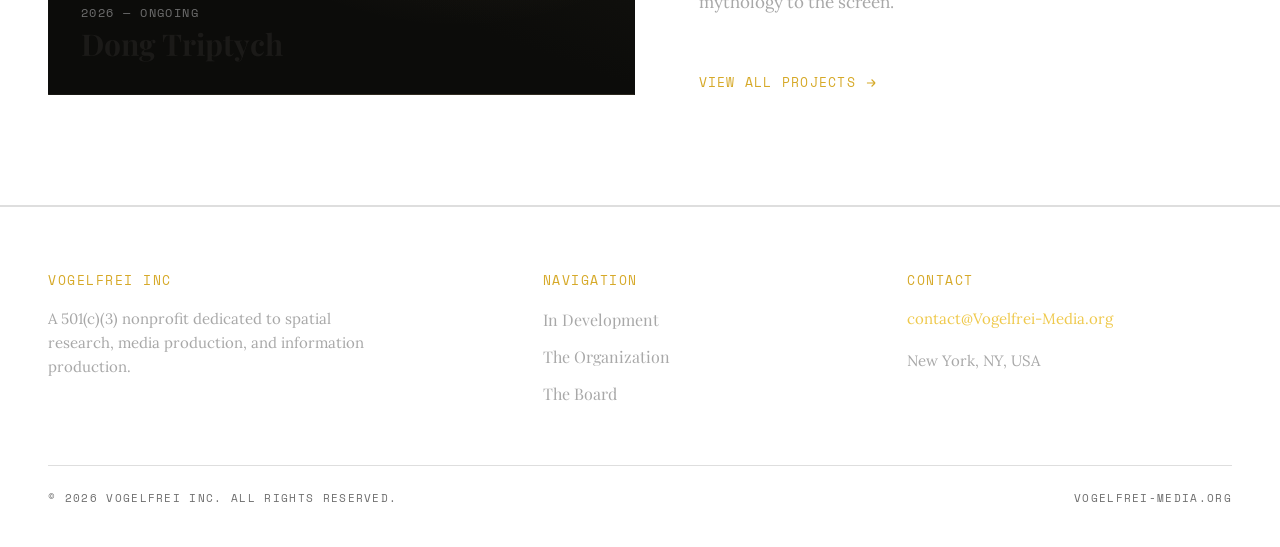
==== commit 8c237ef5: "Update index.html INDEX UPDATE 3" ====
--- a/index.html
+++ b/index.html
@@ -25,10 +25,8 @@
     </a>
     <nav class="nav-links">
       <a href="index.html#ongoing-work">IN DEVELOPMENT</a>
-      <a href="what-who-why.html">WHAT WE DO</a>
-      <a href="founders.html">WHO WE ARE</a>
-      <a href="nonprofit-status.html">THE ORGANIZATION</a>
-      <a href="nonprofit-status.html#donate" class="nav-cta">Support</a>
+      <a href="what-who-why.html">ORGANIZATION</a>
+      <a href="founders.html">THE BOARD</a>
     </nav>
     <button class="nav-toggle" aria-label="Open menu" aria-expanded="false">
       <svg viewBox="0 0 24 24" fill="none" stroke="currentColor" stroke-width="2"><line x1="3" y1="6" x2="21" y2="6"/><line x1="3" y1="12" x2="21" y2="12"/><line x1="3" y1="18" x2="21" y2="18"/></svg>
@@ -54,17 +52,6 @@
     <svg viewBox="0 0 24 24" fill="none" stroke="currentColor" stroke-width="2"><path d="M12 4v16m0 0l-6-6m6 6l6-6"/></svg>
   </div>
 </section>
-
-<!-- EDIT: scrolling ticker strip — add/remove <span class="ticker-item"> entries -->
-<div class="ticker">
-  <div class="ticker-track">
-    <span class="ticker-item">FOUNDED 2026</span><span class="ticker-dot">&#9670;</span>
-    <span class="ticker-item">RESEARCH &middot; FILM &middot; MEDIA</span><span class="ticker-dot">&#9670;</span><span class="ticker-item">501(C)3 NONPROFIT</span><span class="ticker-dot">&#9670;</span>
-    <span class="ticker-item">DONG TRYPTYCH — IN PRODUCTION</span><span class="ticker-dot">&#9670;</span>
-    <span class="ticker-item">RESEARCH &middot; FILM &middot; DESIGN</span><span class="ticker-dot">&#9670;</span>
-    <span class="ticker-item">501(C)3 NONPROFIT</span><span class="ticker-dot">&#9670;</span>
-  </div>
-</div>
 
 <!-- ========================= ONGOING WORK ========================= -->
 <section id="ongoing-work">
@@ -111,22 +98,21 @@
       <div>
         <span class="label">NAVIGATION</span>
         <ul class="footer-links">
-          <li><a href="what-who-why.html">THE WORK</a></li>
-          <li><a href="index.html#ongoing-work">THE MISSION</a></li>
-          <li><a href="founders.html">THE TEAM</a></li>
-          <li><a href="nonprofit-status.html">501(c)3</a></li>
+          <li><a href="index.html#ongoing-work">In Development</a></li>
+          <li><a href="what-who-why.html">The Organization</a></li>
+          <li><a href="founders.html">The Board</a></li>
         </ul>
       </div>
       <div class="footer-contact">
         <span class="label">CONTACT</span>
         <!-- EDIT: contact email and locations -->
-        <p><a href="mailto:contact@vogelfrei.net">contact@vogelfrei.net</a></p>
-        <p>NEW YORK, NY USA</p>
+        <p><a href="mailto:contact@Vogelfrei-Media.org">contact@Vogelfrei-Media.org</a></p>
+        <p>New York, NY, USA</p>
       </div>
     </div>
     <div class="footer-bottom">
-      <span class="label-muted">&copy; 2026 VOGELFREI. ALL RIGHTS RESERVED.</span>
-      <span class="label-muted">VOGELFREI.NET</span>
+      <span class="label-muted">&copy; 2026 VOGELFREI INC. ALL RIGHTS RESERVED.</span>
+      <span class="label-muted">Vogelfrei-Media.org</span>
     </div>
   </div>
 </footer>
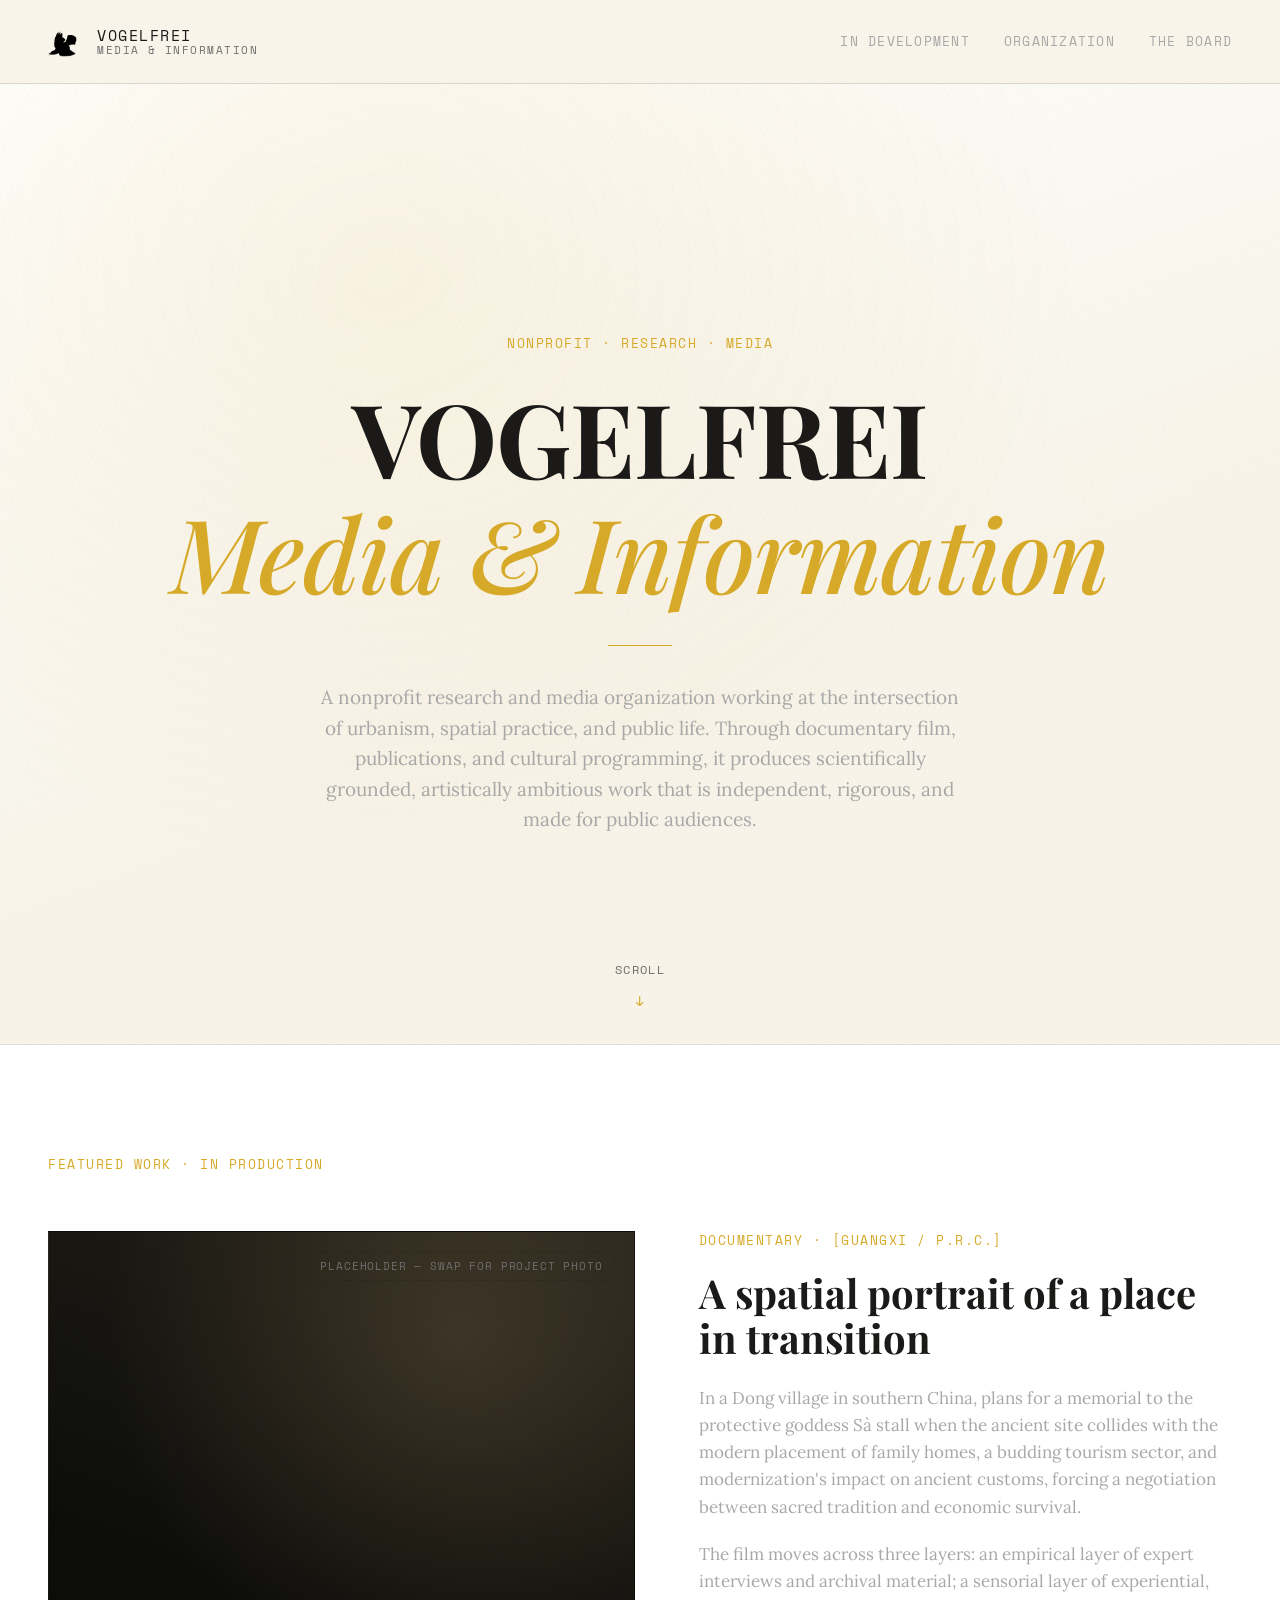
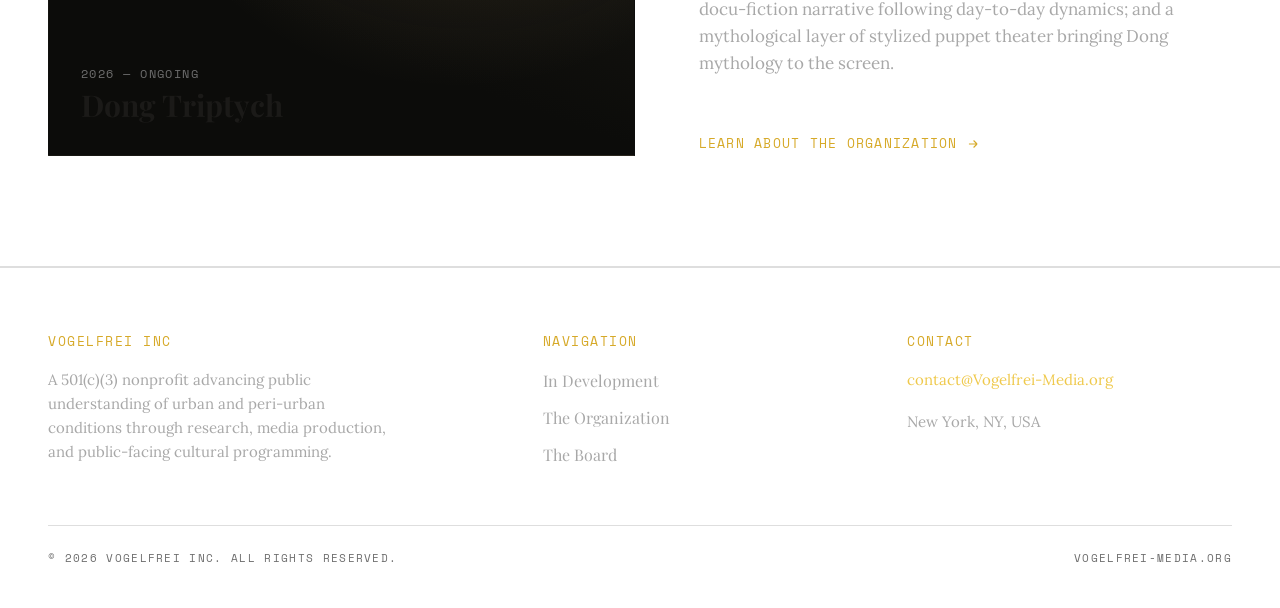
==== commit 66e23675: "Update index.html index update" ====
--- a/index.html
+++ b/index.html
@@ -4,7 +4,7 @@
 <meta charset="UTF-8">
 <meta name="viewport" content="width=device-width, initial-scale=1.0">
 <title>VOGELFREI — Spatial Research &amp; Documentary Film</title>
-<meta name="description" content="VOGELFREI is a 501(c)(3) nonprofit of researchers, thinkers, designers, and media makers making spatial issues real and tangible to new audiences.">
+<meta name="description" content="a nonprofit research and media organization working at the intersection of urbanism, spatial practice, and public life. Through documentary film, publications, and cultural programming, it produces scientifically grounded, artistically ambitious work that is independent, rigorous, and made for public audiences.">
 <link rel="icon" type="image/png" href="assets/favicon-32.png">
 <link rel="preconnect" href="https://fonts.googleapis.com">
 <link href="https://fonts.googleapis.com/css2?family=Playfair+Display:ital,wght@0,500;0,700;1,500;1,600&family=Lora:ital,wght@0,400;0,500;1,400&family=Space+Mono:wght@400;700&display=swap" rel="stylesheet">
@@ -17,7 +17,7 @@
 <header class="site-header">
   <div class="wrap">
     <a href="index.html" class="brand">
-      <img src="assets/logo-mark-gold.png" alt="VOGELFREI bird mark">
+      <img src="assets/logo-mark-black.png" alt="VOGELFREI bird mark">
       <span class="brand-text">
         <span class="name">VOGELFREI</span>
         <span class="eyebrow">MEDIA &amp; INFORMATION</span>
@@ -29,7 +29,7 @@
       <a href="founders.html">THE BOARD</a>
     </nav>
     <button class="nav-toggle" aria-label="Open menu" aria-expanded="false">
-      <svg viewBox="0 0 24 24" fill="none" stroke="currentColor" stroke-width="2"><line x1="3" y1="6" x2="21" y2="6"/><line x1="3" y1="12" x2="21" y2="12"/><line x1="3" y1="18" x2="21" y2="18"/></svg>
+      <svg viewBox="0 0 24 24" fill="none" stroke="currentColor" stroke-width="0 0 24 24" fill="none" stroke="currentColor" stroke-width="2"><line x1="3" y1="6" x2="21" y2="6"/><line x1="3" y1="12" x2="21" y2="12"/><line x1="3" y1="18" x2="21" y2="18"/></svg>
     </button>
   </div>
 </header>
@@ -40,12 +40,12 @@
   <img class="hero-watermark" src="assets/logo-etching-transparent.png" alt="">
   <div class="hero-content wrap">
     <!-- EDIT: eyebrow label -->
-    <span class="label">SPATIAL RESEARCH &middot; DOCUMENTARY FILM</span>
+    <span class="label">NONPROFIT &middot; RESEARCH &middot; MEDIA</span>
     <!-- EDIT: main headline -->
     <h1>VOGELFREI<span class="sub">Media & Information</span></h1>
     <div class="hero-rule"></div>
     <!-- EDIT: subhead / one-line mission -->
-    <p class="dek">A mission-driven nonprofit of researchers, thinkers, designers, and media makers — making complex spatial issues real and tangible to new audiences.</p>
+    <p class="dek">A nonprofit research and media organization working at the intersection of urbanism, spatial practice, and public life. Through documentary film, publications, and cultural programming, it produces scientifically grounded, artistically ambitious work that is independent, rigorous, and made for public audiences.</p>
   </div>
   <div class="hero-scroll">
     <span class="label-muted">SCROLL</span>
@@ -78,7 +78,7 @@
         <!-- EDIT: project description paragraphs -->
         <p>In a Dong village in southern China, plans for a memorial to the protective goddess Sà stall when the ancient site collides with the modern placement of family homes, a budding tourism sector, and modernization's impact on ancient customs, forcing a negotiation between sacred tradition and economic survival.</p>
         <p>The film moves across three layers: an empirical layer of expert interviews and archival material; a sensorial layer of experiential, docu-fiction narrative following day-to-day dynamics; and a mythological layer of stylized puppet theater bringing Dong mythology to the screen.</p>
-        <a href="what-who-why.html" class="text-link">View all projects <svg viewBox="0 0 24 24" fill="none" stroke="currentColor" stroke-width="2"><path d="M5 12h14m0 0l-6-6m6 6l-6 6"/></svg></a>
+        <a href="what-who-why.html" class="text-link">Learn about the Organization <svg viewBox="0 0 24 24" fill="none" stroke="currentColor" stroke-width="2"><path d="M5 12h14m0 0l-6-6m6 6l-6 6"/></svg></a>
       </div>
     </div>
   </div>
@@ -93,7 +93,7 @@
     <div class="footer-grid">
       <div>
         <span class="label">VOGELFREI INC</span>
-        <p>A 501(c)(3) nonprofit dedicated to spatial research, media production, and information production.</p>
+        <p>A 501(c)(3) nonprofit advancing public understanding of urban and peri-urban conditions through research, media production, and public-facing cultural programming.</p>
       </div>
       <div>
         <span class="label">NAVIGATION</span>
--- a/styles.css
+++ b/styles.css
@@ -232,29 +232,48 @@
 }
 
 @media (max-width: 900px) {
+  .site-header {
+    height: auto;
+    min-height: var(--nav-height);
+  }
+
+  .site-header .wrap {
+    flex-wrap: wrap;
+    padding-top: 14px;
+    padding-bottom: 14px;
+  }
+
   .nav-links {
-    position: fixed;
-    top: var(--nav-height);
+    position: absolute;
+    top: 100%;
     left: 0;
     right: 0;
-    bottom: 0;
     background: var(--color-bg);
+    border-top: 1px solid var(--color-border);
     flex-direction: column;
-    justify-content: flex-start;
-    align-items: flex-start;
-    padding: 40px var(--gutter);
-    gap: 28px;
-    transform: translateX(100%);
-    transition: transform 0.3s ease;
+    align-items: stretch;
+    gap: 0;
+    max-height: 0;
+    overflow: hidden;
+    transition: max-height 0.3s ease;
+  }
+
+  .nav-links.open {
+    max-height: 80vh;
     overflow-y: auto;
-  }
-
-  .nav-links.open {
-    transform: translateX(0);
   }
 
   .nav-links a {
     font-size: 16px;
+    padding: 18px var(--gutter);
+    border-bottom: 1px solid var(--color-border);
+    width: 100%;
+  }
+
+  .nav-cta {
+    margin: 16px var(--gutter);
+    width: calc(100% - 2 * var(--gutter));
+    text-align: center;
   }
 
   .nav-toggle {
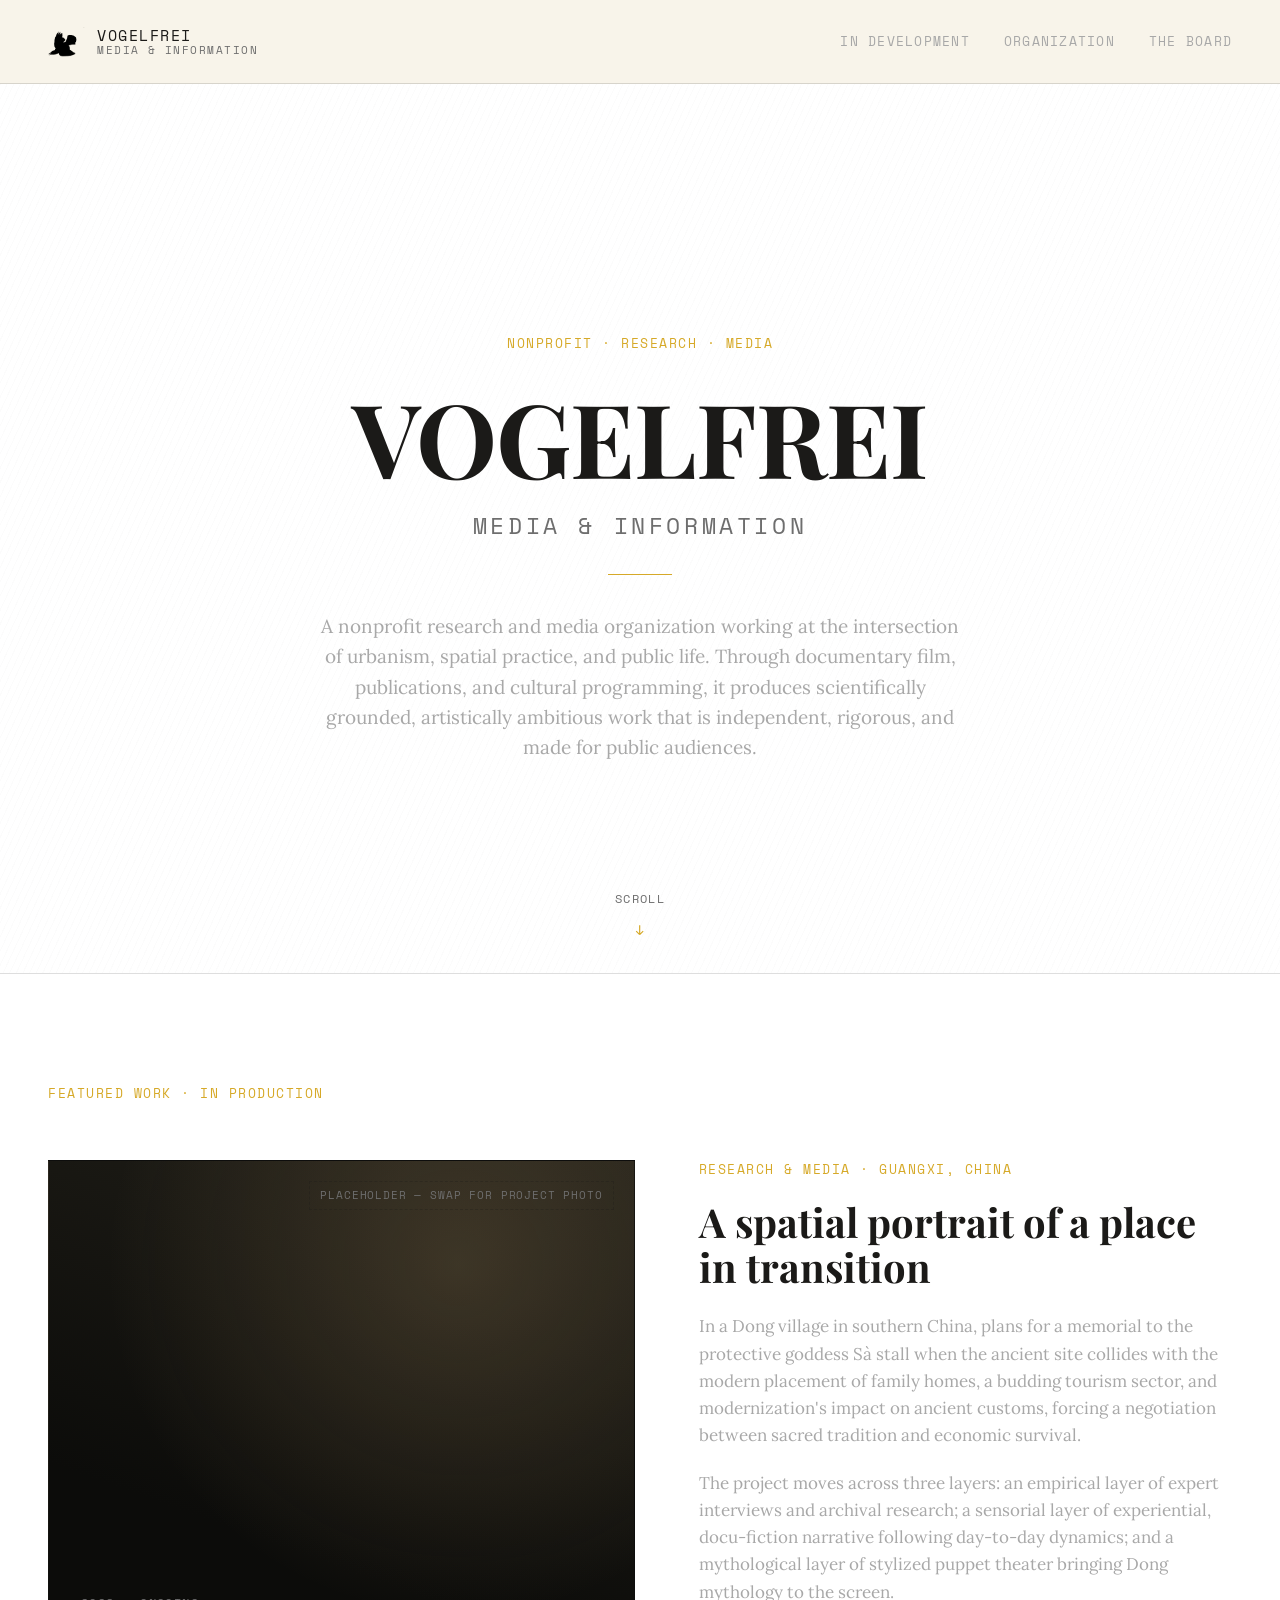
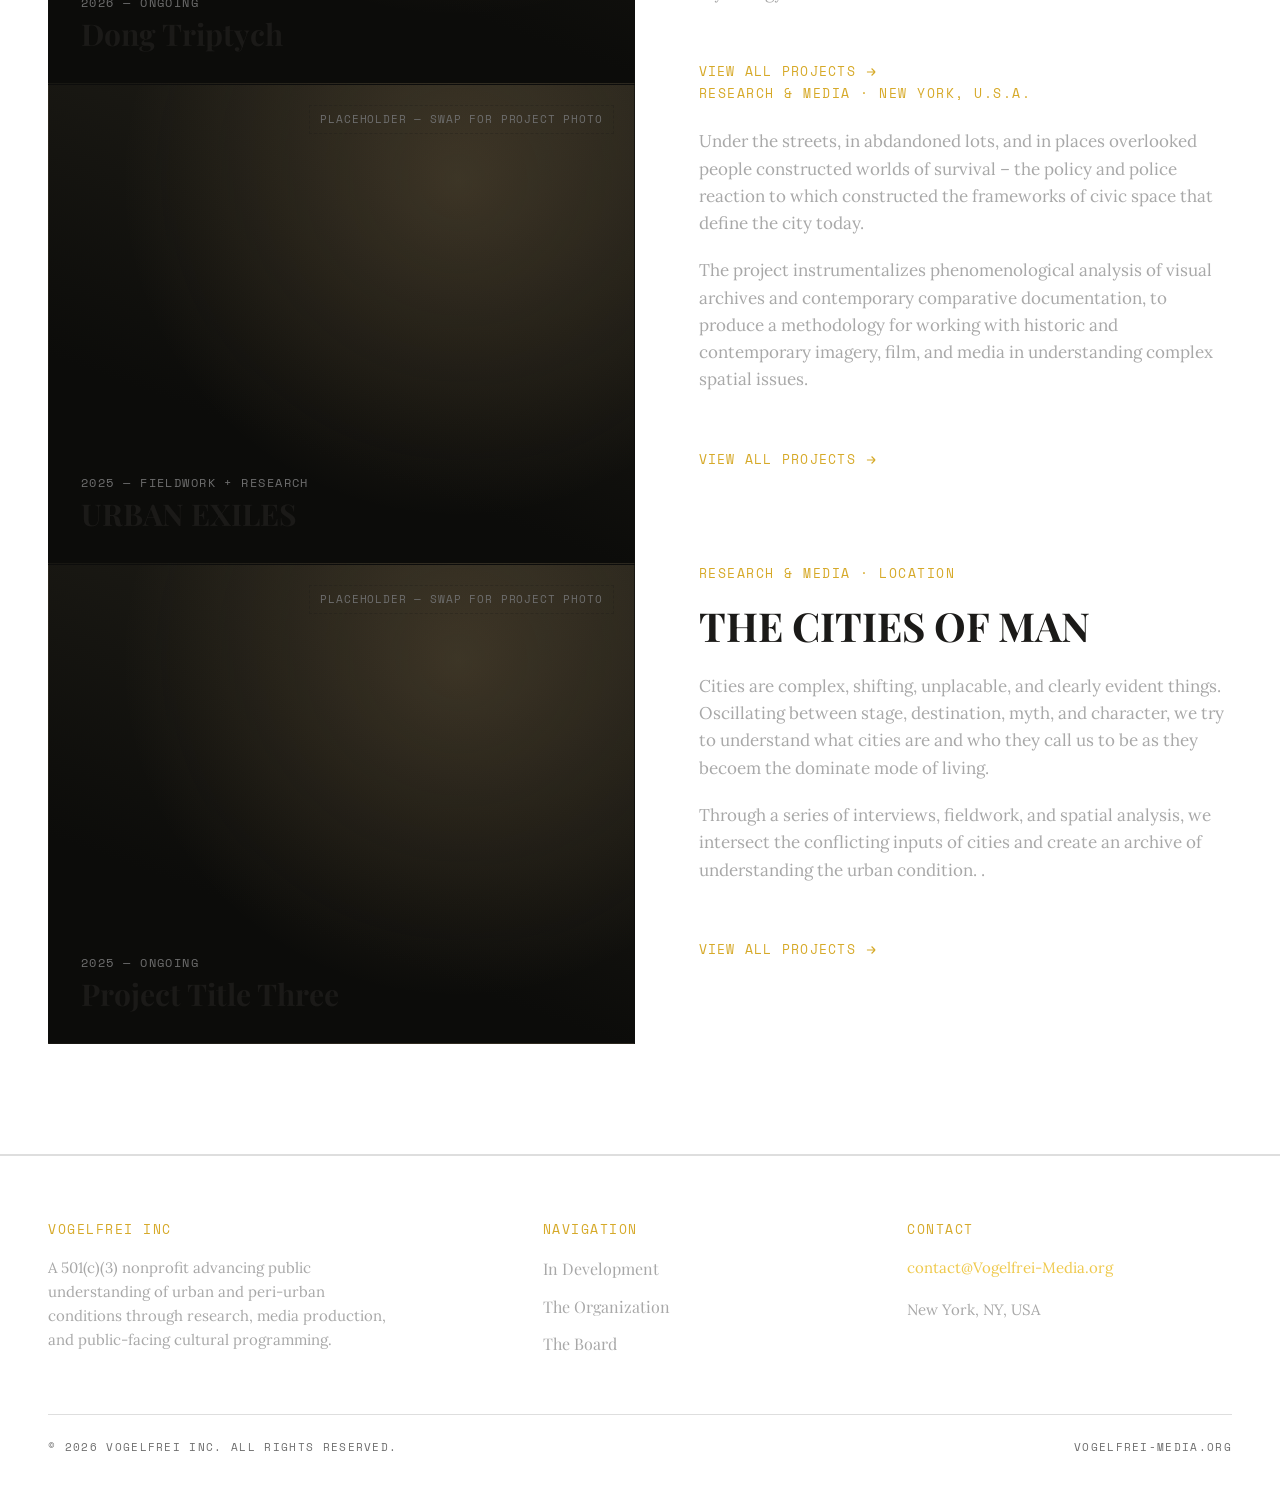
==== commit d9b36bed: "Update index.html ongoing 2" ====
--- a/index.html
+++ b/index.html
@@ -72,13 +72,61 @@
       </div>
       <div class="feature-copy">
         <!-- EDIT: project category / location -->
-        <span class="label">DOCUMENTARY &middot; [GUANGXI / P.R.C.]</span>
+        <span class="label">RESEARCH &amp; MEDIA &middot; GUANGXI, CHINA</span>
         <!-- EDIT: project headline -->
         <h3>A spatial portrait of a place in transition</h3>
         <!-- EDIT: project description paragraphs -->
         <p>In a Dong village in southern China, plans for a memorial to the protective goddess Sà stall when the ancient site collides with the modern placement of family homes, a budding tourism sector, and modernization's impact on ancient customs, forcing a negotiation between sacred tradition and economic survival.</p>
-        <p>The film moves across three layers: an empirical layer of expert interviews and archival material; a sensorial layer of experiential, docu-fiction narrative following day-to-day dynamics; and a mythological layer of stylized puppet theater bringing Dong mythology to the screen.</p>
-        <a href="what-who-why.html" class="text-link">Learn about the Organization <svg viewBox="0 0 24 24" fill="none" stroke="currentColor" stroke-width="2"><path d="M5 12h14m0 0l-6-6m6 6l-6 6"/></svg></a>
+        <p>The project moves across three layers: an empirical layer of expert interviews and archival research; a sensorial layer of experiential, docu-fiction narrative following day-to-day dynamics; and a mythological layer of stylized puppet theater bringing Dong mythology to the screen.</p>
+        <a href="what-who-why.html" class="text-link">View all projects <svg viewBox="0 0 24 24" fill="none" stroke="currentColor" stroke-width="2"><path d="M5 12h14m0 0l-6-6m6 6l-6 6"/></svg></a>
+      </div>
+    </div>
+
+    <!-- ===== PROJECT 2 — EDIT ALL FIELDS BELOW ===== -->
+    <div class="feature-grid reveal">
+      <!-- PLACEHOLDER IMAGE: replace this div's contents with an <img src="assets/your-photo.jpg"> when ready -->
+      <div class="feature-image">
+        <span class="placeholder-note">Placeholder — swap for project photo</span>
+        <div class="feature-image-tag">
+          <!-- EDIT: project dates -->
+          <span class="label-muted">2025 — FIELDWORK + RESEARCH</span>
+          <!-- EDIT: project title -->
+          <h3>URBAN EXILES</h3>
+        </div>
+      </div>
+      <div class="feature-copy">
+        <!-- EDIT: project category / location -->
+        <span class="label">RESEARCH &amp; MEDIA &middot; NEW YORK, U.S.A.</span>
+        <!-- EDIT: project headline -->
+        <h3> </h3>
+        <!-- EDIT: project description paragraphs -->
+        <p>Under the streets, in abdandoned lots, and in places overlooked people constructed worlds of survival – the policy and police reaction to which constructed the frameworks of civic space that define the city today.</p>
+        <p>The project instrumentalizes phenomenological analysis of visual archives and contemporary comparative documentation, to produce a methodology for working with historic and contemporary imagery, film, and media in understanding complex spatial issues. </p>
+        <a href="what-who-why.html" class="text-link">View all projects <svg viewBox="0 0 24 24" fill="none" stroke="currentColor" stroke-width="2"><path d="M5 12h14m0 0l-6-6m6 6l-6 6"/></svg></a>
+      </div>
+    </div>
+
+    <!-- ===== PROJECT 3 — EDIT ALL FIELDS BELOW ===== -->
+    <div class="feature-grid reveal">
+      <!-- PLACEHOLDER IMAGE: replace this div's contents with an <img src="assets/your-photo.jpg"> when ready -->
+      <div class="feature-image">
+        <span class="placeholder-note">Placeholder — swap for project photo</span>
+        <div class="feature-image-tag">
+          <!-- EDIT: project dates -->
+          <span class="label-muted">2025 — ONGOING</span>
+          <!-- EDIT: project title -->
+          <h3>Project Title Three</h3>
+        </div>
+      </div>
+      <div class="feature-copy">
+        <!-- EDIT: project category / location -->
+        <span class="label">RESEARCH &amp; MEDIA &middot; LOCATION</span>
+        <!-- EDIT: project headline -->
+        <h3>THE CITIES OF MAN</h3>
+        <!-- EDIT: project description paragraphs -->
+        <p>Cities are complex, shifting, unplacable, and clearly evident things. Oscillating between stage, destination, myth, and character, we try to understand what cities are and who they call us to be as they becoem the dominate mode of living.</p>
+        <p>Through a series of interviews, fieldwork, and spatial analysis, we intersect the conflicting inputs of cities and create an archive of understanding the urban condition. .</p>
+        <a href="what-who-why.html" class="text-link">View all projects <svg viewBox="0 0 24 24" fill="none" stroke="currentColor" stroke-width="2"><path d="M5 12h14m0 0l-6-6m6 6l-6 6"/></svg></a>
       </div>
     </div>
   </div>
--- a/styles.css
+++ b/styles.css
@@ -299,9 +299,7 @@
 .hero-bg {
   position: absolute;
   inset: 0;
-  background:
-    radial-gradient(ellipse at 30% 20%, rgba(214, 169, 40, 0.10), transparent 55%),
-    linear-gradient(160deg, #ffffff 0%, #f7f3e8 60%);
+  background: #ffffff;
   z-index: 0;
 }
 
@@ -316,7 +314,7 @@
     transparent 1px,
     transparent 6px
   );
-  opacity: 0.5;
+  opacity: 0.6;
 }
 
 .hero-watermark {
@@ -351,10 +349,14 @@
 
 .hero-content h1 .sub {
   display: block;
-  font-family: var(--font-display);
-  font-style: italic;
-  font-weight: 500;
-  color: var(--color-accent);
+  font-family: var(--font-label);
+  font-style: normal;
+  font-weight: 400;
+  font-size: 0.22em;
+  letter-spacing: 0.16em;
+  text-transform: uppercase;
+  color: var(--color-text-faint);
+  margin-top: 18px;
 }
 
 .hero-rule {
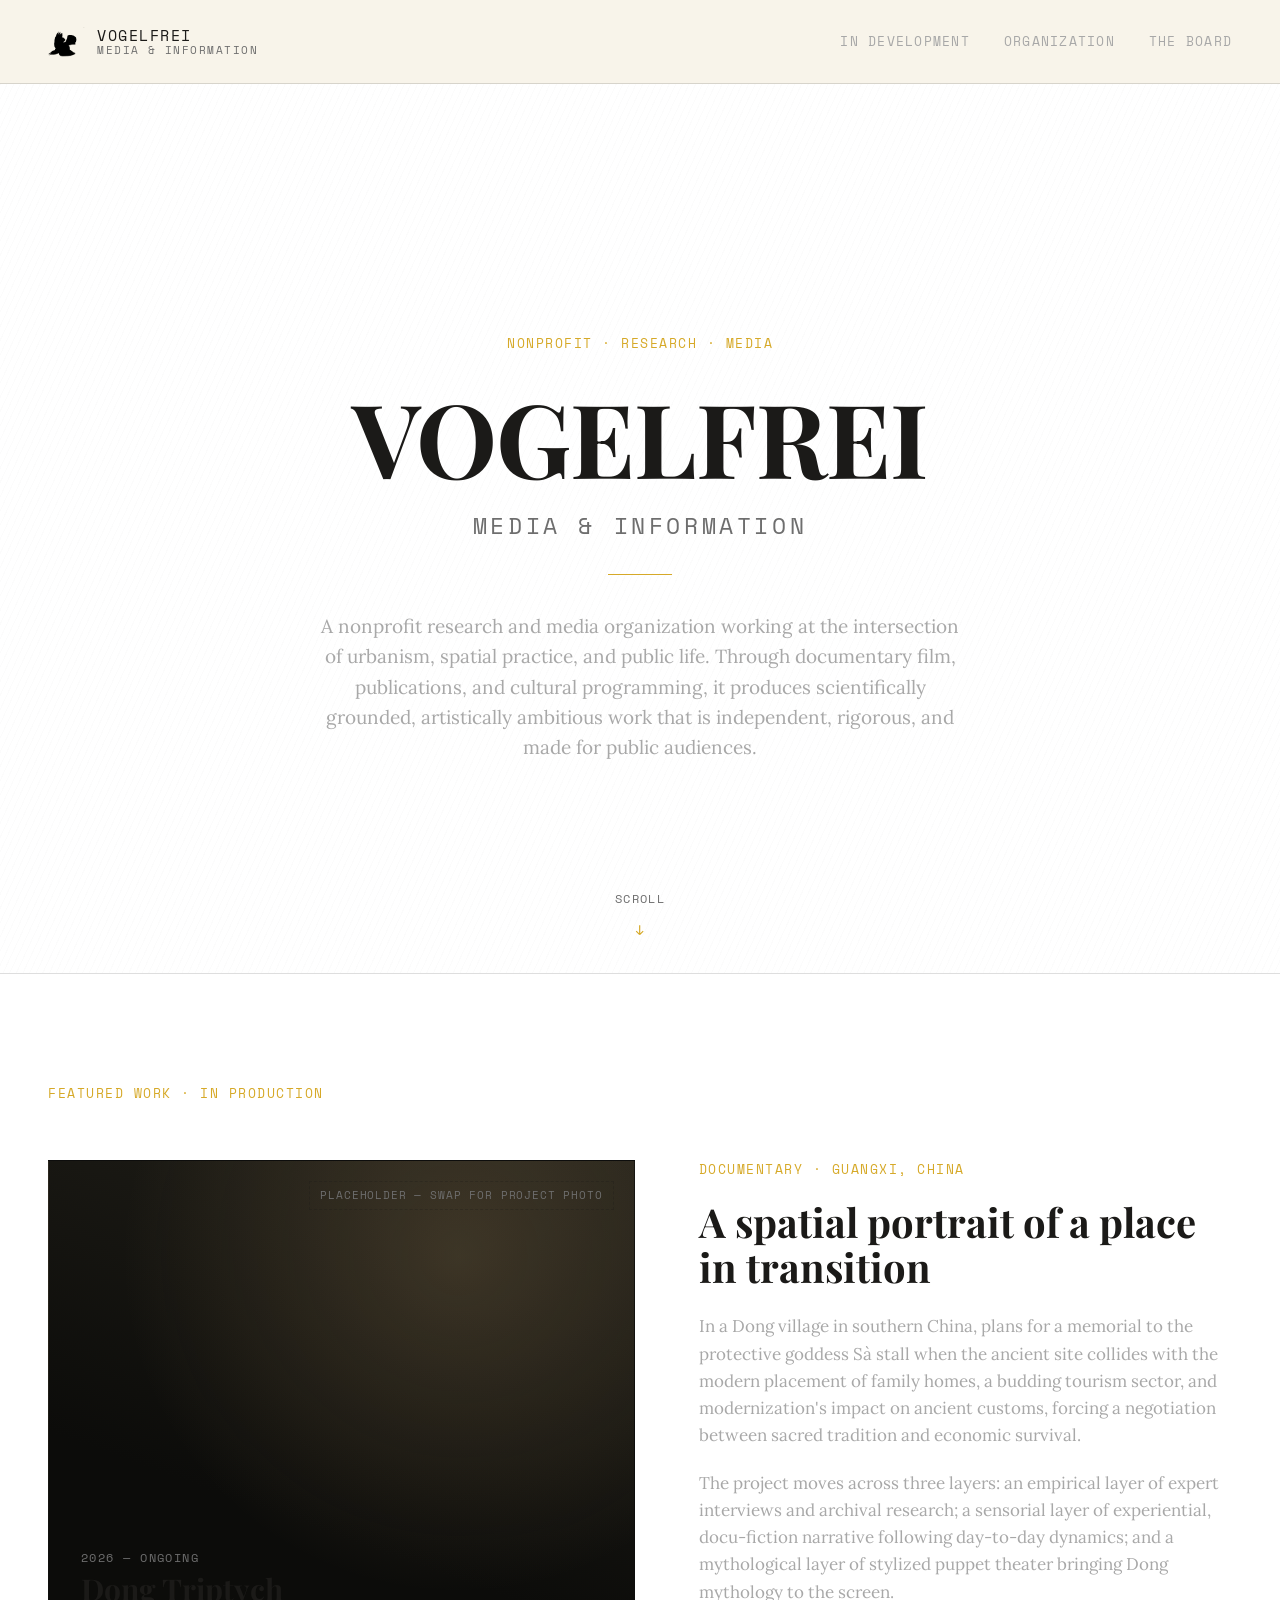
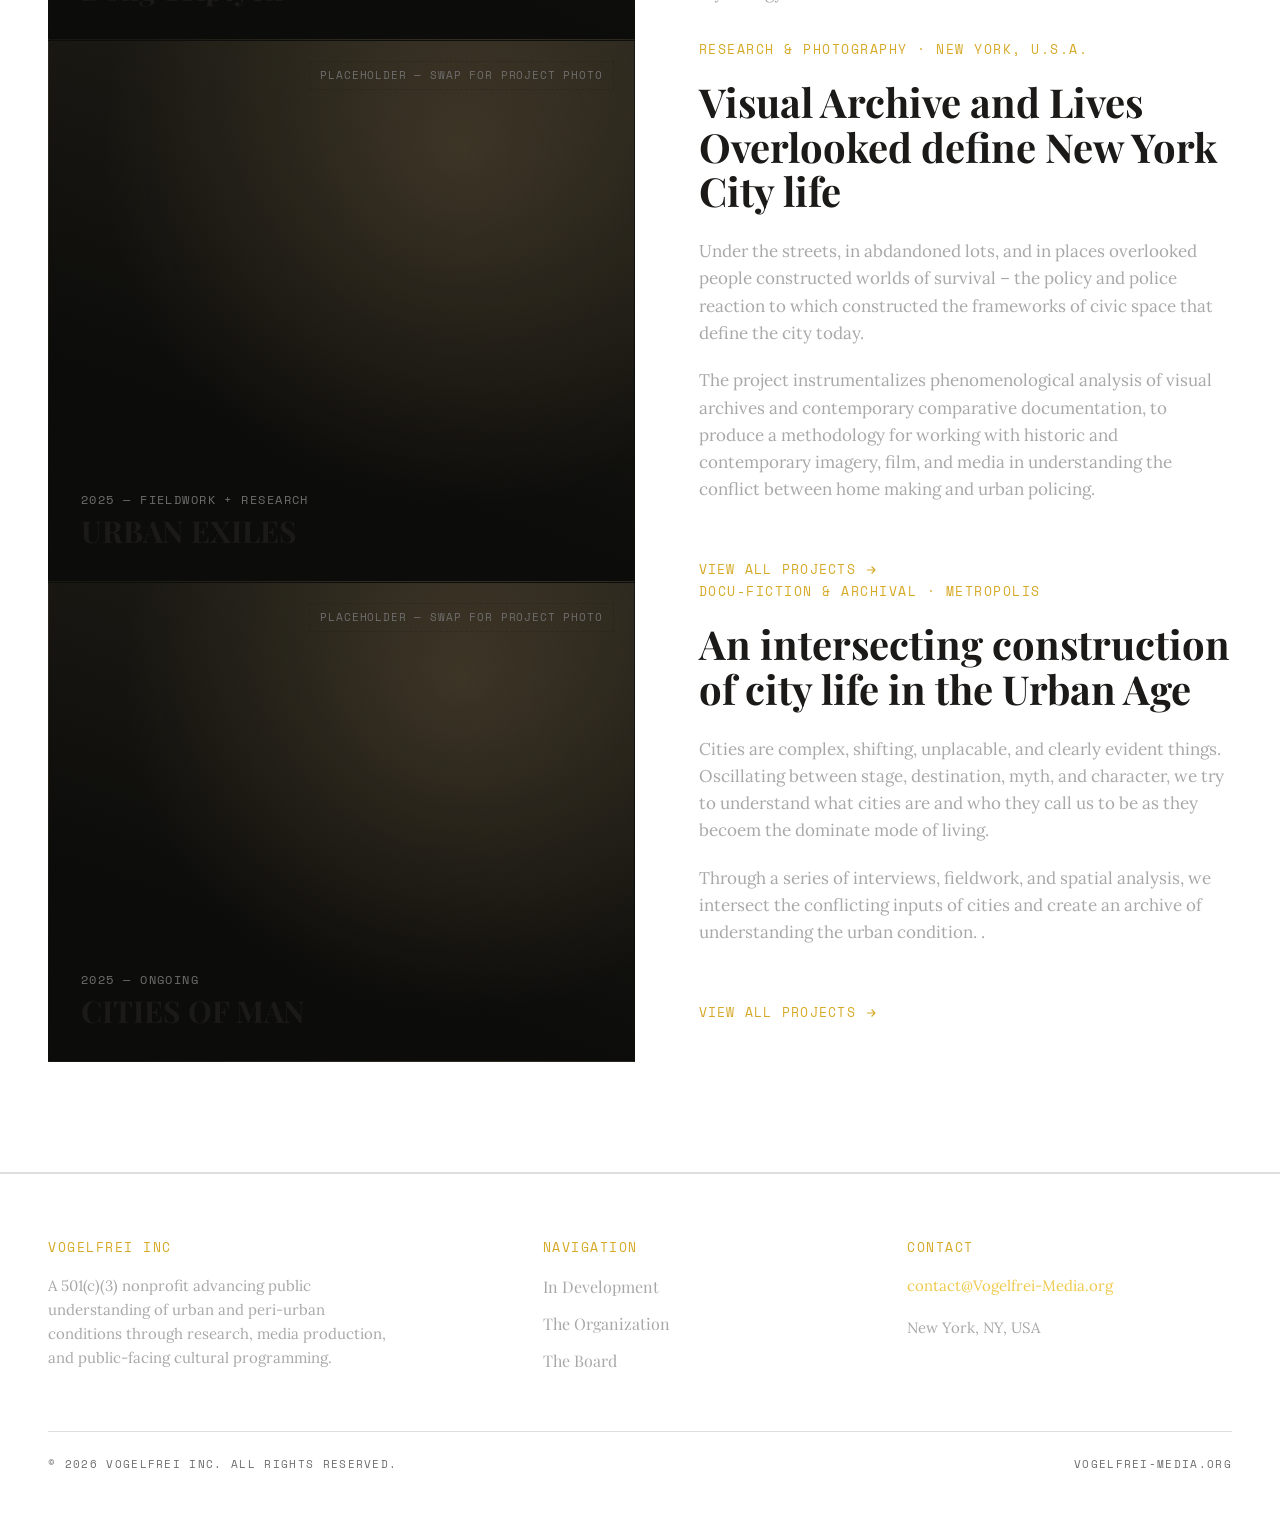
==== commit 7f661143: "Update index.html Content 10" ====
--- a/index.html
+++ b/index.html
@@ -72,13 +72,12 @@
       </div>
       <div class="feature-copy">
         <!-- EDIT: project category / location -->
-        <span class="label">RESEARCH &amp; MEDIA &middot; GUANGXI, CHINA</span>
+        <span class="label">DOCUMENTARY &middot; GUANGXI, CHINA</span>
         <!-- EDIT: project headline -->
         <h3>A spatial portrait of a place in transition</h3>
         <!-- EDIT: project description paragraphs -->
         <p>In a Dong village in southern China, plans for a memorial to the protective goddess Sà stall when the ancient site collides with the modern placement of family homes, a budding tourism sector, and modernization's impact on ancient customs, forcing a negotiation between sacred tradition and economic survival.</p>
         <p>The project moves across three layers: an empirical layer of expert interviews and archival research; a sensorial layer of experiential, docu-fiction narrative following day-to-day dynamics; and a mythological layer of stylized puppet theater bringing Dong mythology to the screen.</p>
-        <a href="what-who-why.html" class="text-link">View all projects <svg viewBox="0 0 24 24" fill="none" stroke="currentColor" stroke-width="2"><path d="M5 12h14m0 0l-6-6m6 6l-6 6"/></svg></a>
       </div>
     </div>
 
@@ -96,12 +95,12 @@
       </div>
       <div class="feature-copy">
         <!-- EDIT: project category / location -->
-        <span class="label">RESEARCH &amp; MEDIA &middot; NEW YORK, U.S.A.</span>
+        <span class="label">RESEARCH &amp; PHOTOGRAPHY &middot; NEW YORK, U.S.A.</span>
         <!-- EDIT: project headline -->
-        <h3> </h3>
+        <h3>Visual Archive and Lives Overlooked define New York City life</h3>
         <!-- EDIT: project description paragraphs -->
         <p>Under the streets, in abdandoned lots, and in places overlooked people constructed worlds of survival – the policy and police reaction to which constructed the frameworks of civic space that define the city today.</p>
-        <p>The project instrumentalizes phenomenological analysis of visual archives and contemporary comparative documentation, to produce a methodology for working with historic and contemporary imagery, film, and media in understanding complex spatial issues. </p>
+        <p>The project instrumentalizes phenomenological analysis of visual archives and contemporary comparative documentation, to produce a methodology for working with historic and contemporary imagery, film, and media in understanding the conflict between home making and urban policing. </p>
         <a href="what-who-why.html" class="text-link">View all projects <svg viewBox="0 0 24 24" fill="none" stroke="currentColor" stroke-width="2"><path d="M5 12h14m0 0l-6-6m6 6l-6 6"/></svg></a>
       </div>
     </div>
@@ -115,14 +114,14 @@
           <!-- EDIT: project dates -->
           <span class="label-muted">2025 — ONGOING</span>
           <!-- EDIT: project title -->
-          <h3>Project Title Three</h3>
+          <h3>CITIES OF MAN</h3>
         </div>
       </div>
       <div class="feature-copy">
         <!-- EDIT: project category / location -->
-        <span class="label">RESEARCH &amp; MEDIA &middot; LOCATION</span>
+        <span class="label">DOCU-FICTION &amp; ARCHIVAL &middot; METROPOLIS </span>
         <!-- EDIT: project headline -->
-        <h3>THE CITIES OF MAN</h3>
+        <h3>An intersecting construction of city life in the Urban Age</h3>
         <!-- EDIT: project description paragraphs -->
         <p>Cities are complex, shifting, unplacable, and clearly evident things. Oscillating between stage, destination, myth, and character, we try to understand what cities are and who they call us to be as they becoem the dominate mode of living.</p>
         <p>Through a series of interviews, fieldwork, and spatial analysis, we intersect the conflicting inputs of cities and create an archive of understanding the urban condition. .</p>
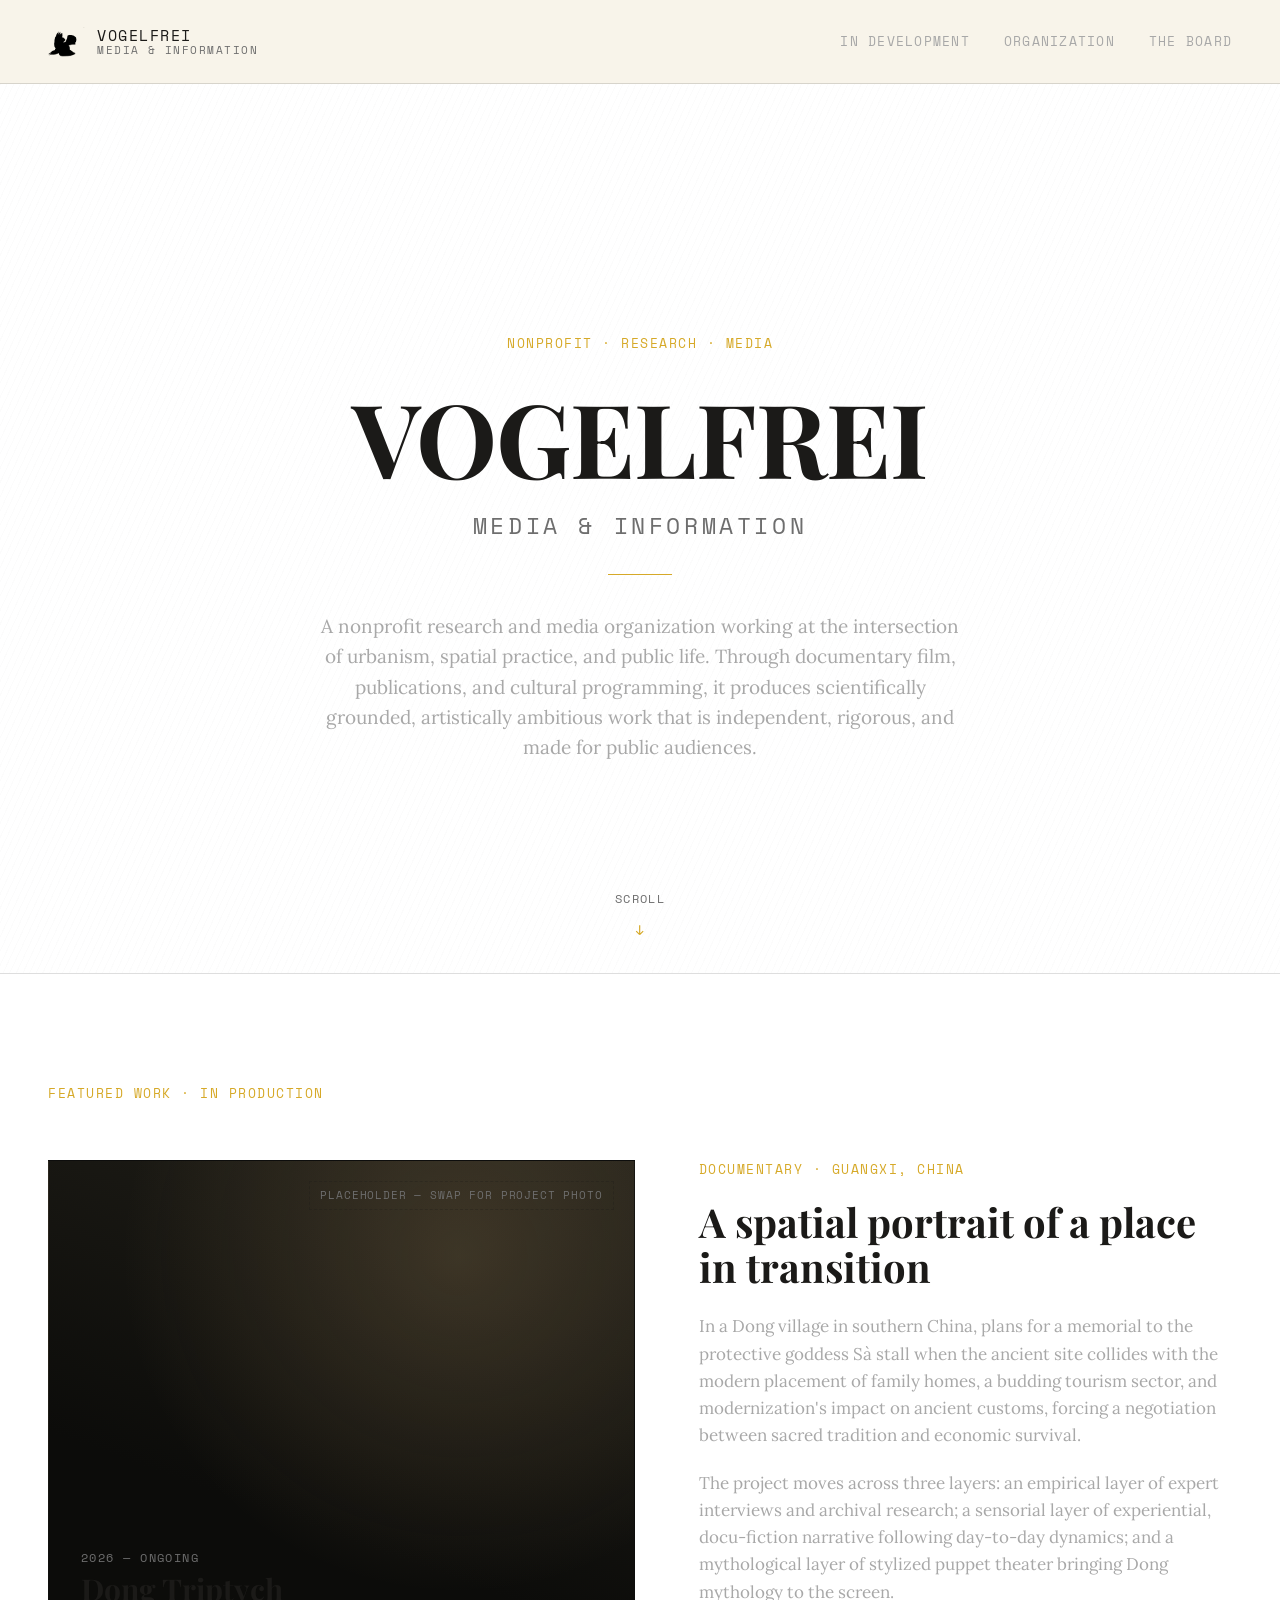
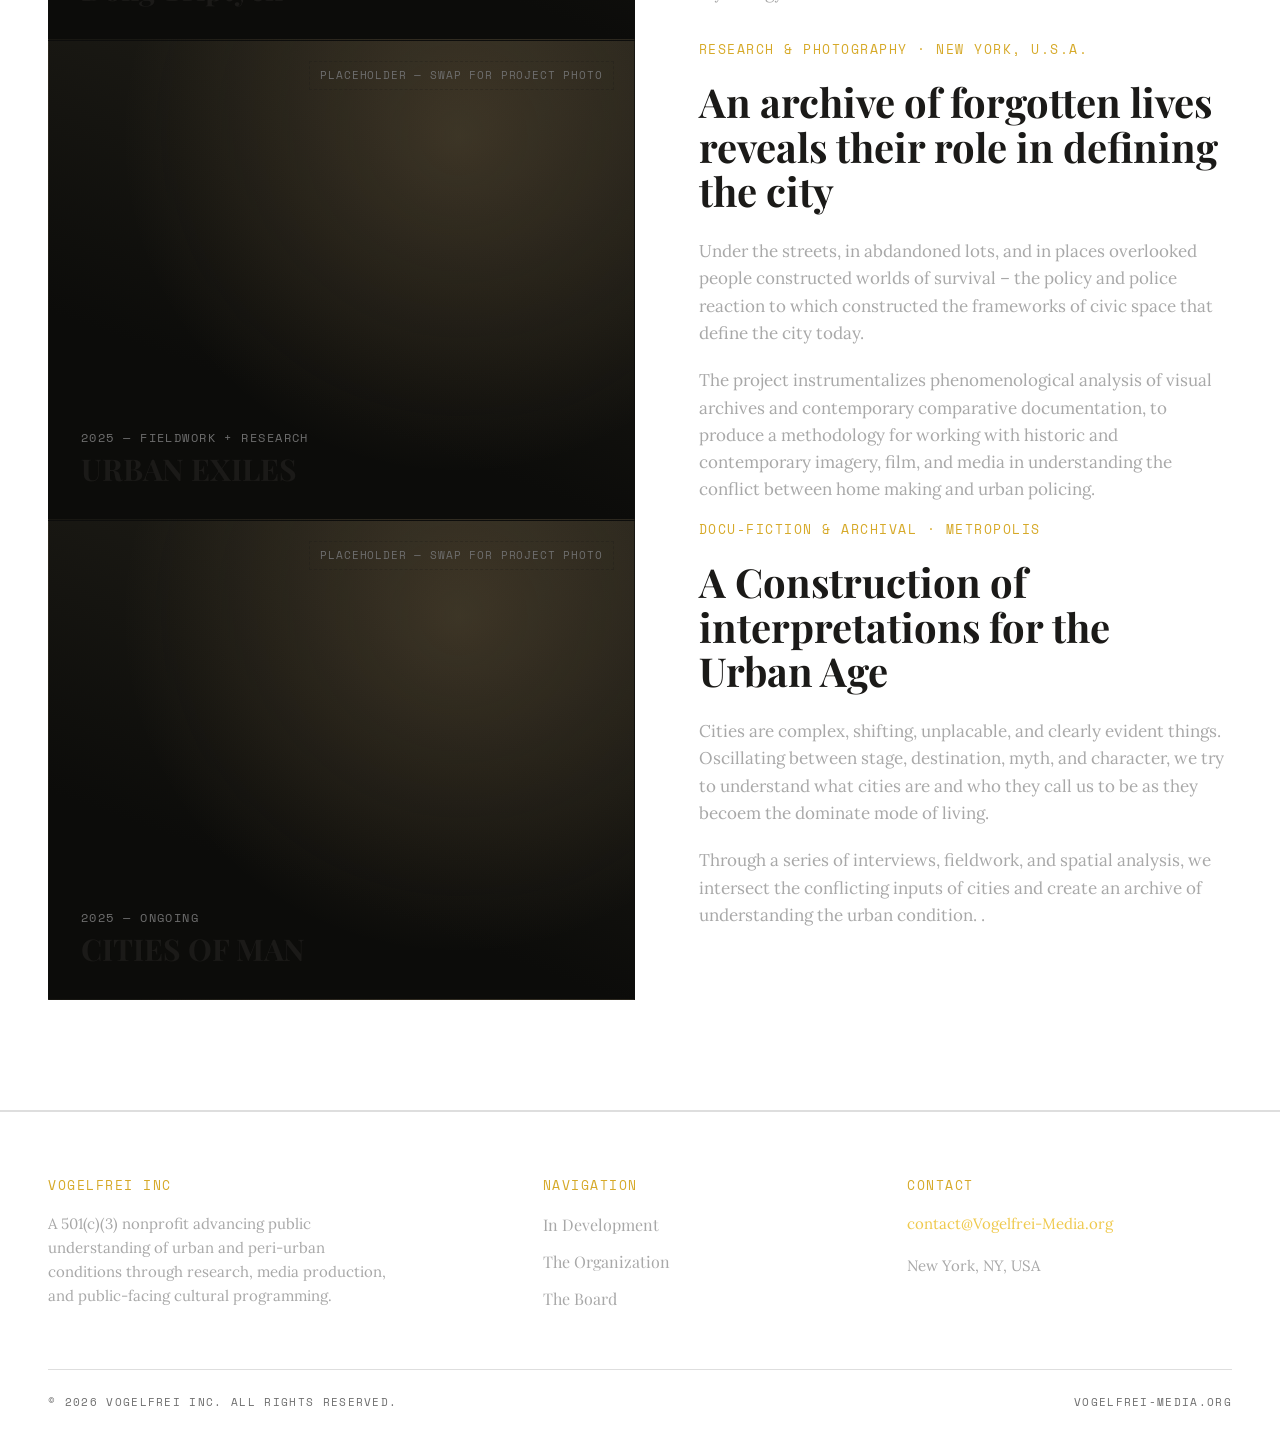
==== commit a049d868: "Update index.html again 2" ====
--- a/index.html
+++ b/index.html
@@ -97,11 +97,10 @@
         <!-- EDIT: project category / location -->
         <span class="label">RESEARCH &amp; PHOTOGRAPHY &middot; NEW YORK, U.S.A.</span>
         <!-- EDIT: project headline -->
-        <h3>Visual Archive and Lives Overlooked define New York City life</h3>
+        <h3>An archive of forgotten lives reveals their role in defining the city</h3>
         <!-- EDIT: project description paragraphs -->
         <p>Under the streets, in abdandoned lots, and in places overlooked people constructed worlds of survival – the policy and police reaction to which constructed the frameworks of civic space that define the city today.</p>
         <p>The project instrumentalizes phenomenological analysis of visual archives and contemporary comparative documentation, to produce a methodology for working with historic and contemporary imagery, film, and media in understanding the conflict between home making and urban policing. </p>
-        <a href="what-who-why.html" class="text-link">View all projects <svg viewBox="0 0 24 24" fill="none" stroke="currentColor" stroke-width="2"><path d="M5 12h14m0 0l-6-6m6 6l-6 6"/></svg></a>
       </div>
     </div>
 
@@ -121,11 +120,10 @@
         <!-- EDIT: project category / location -->
         <span class="label">DOCU-FICTION &amp; ARCHIVAL &middot; METROPOLIS </span>
         <!-- EDIT: project headline -->
-        <h3>An intersecting construction of city life in the Urban Age</h3>
+        <h3>A Construction of interpretations for the Urban Age</h3>
         <!-- EDIT: project description paragraphs -->
         <p>Cities are complex, shifting, unplacable, and clearly evident things. Oscillating between stage, destination, myth, and character, we try to understand what cities are and who they call us to be as they becoem the dominate mode of living.</p>
         <p>Through a series of interviews, fieldwork, and spatial analysis, we intersect the conflicting inputs of cities and create an archive of understanding the urban condition. .</p>
-        <a href="what-who-why.html" class="text-link">View all projects <svg viewBox="0 0 24 24" fill="none" stroke="currentColor" stroke-width="2"><path d="M5 12h14m0 0l-6-6m6 6l-6 6"/></svg></a>
       </div>
     </div>
   </div>
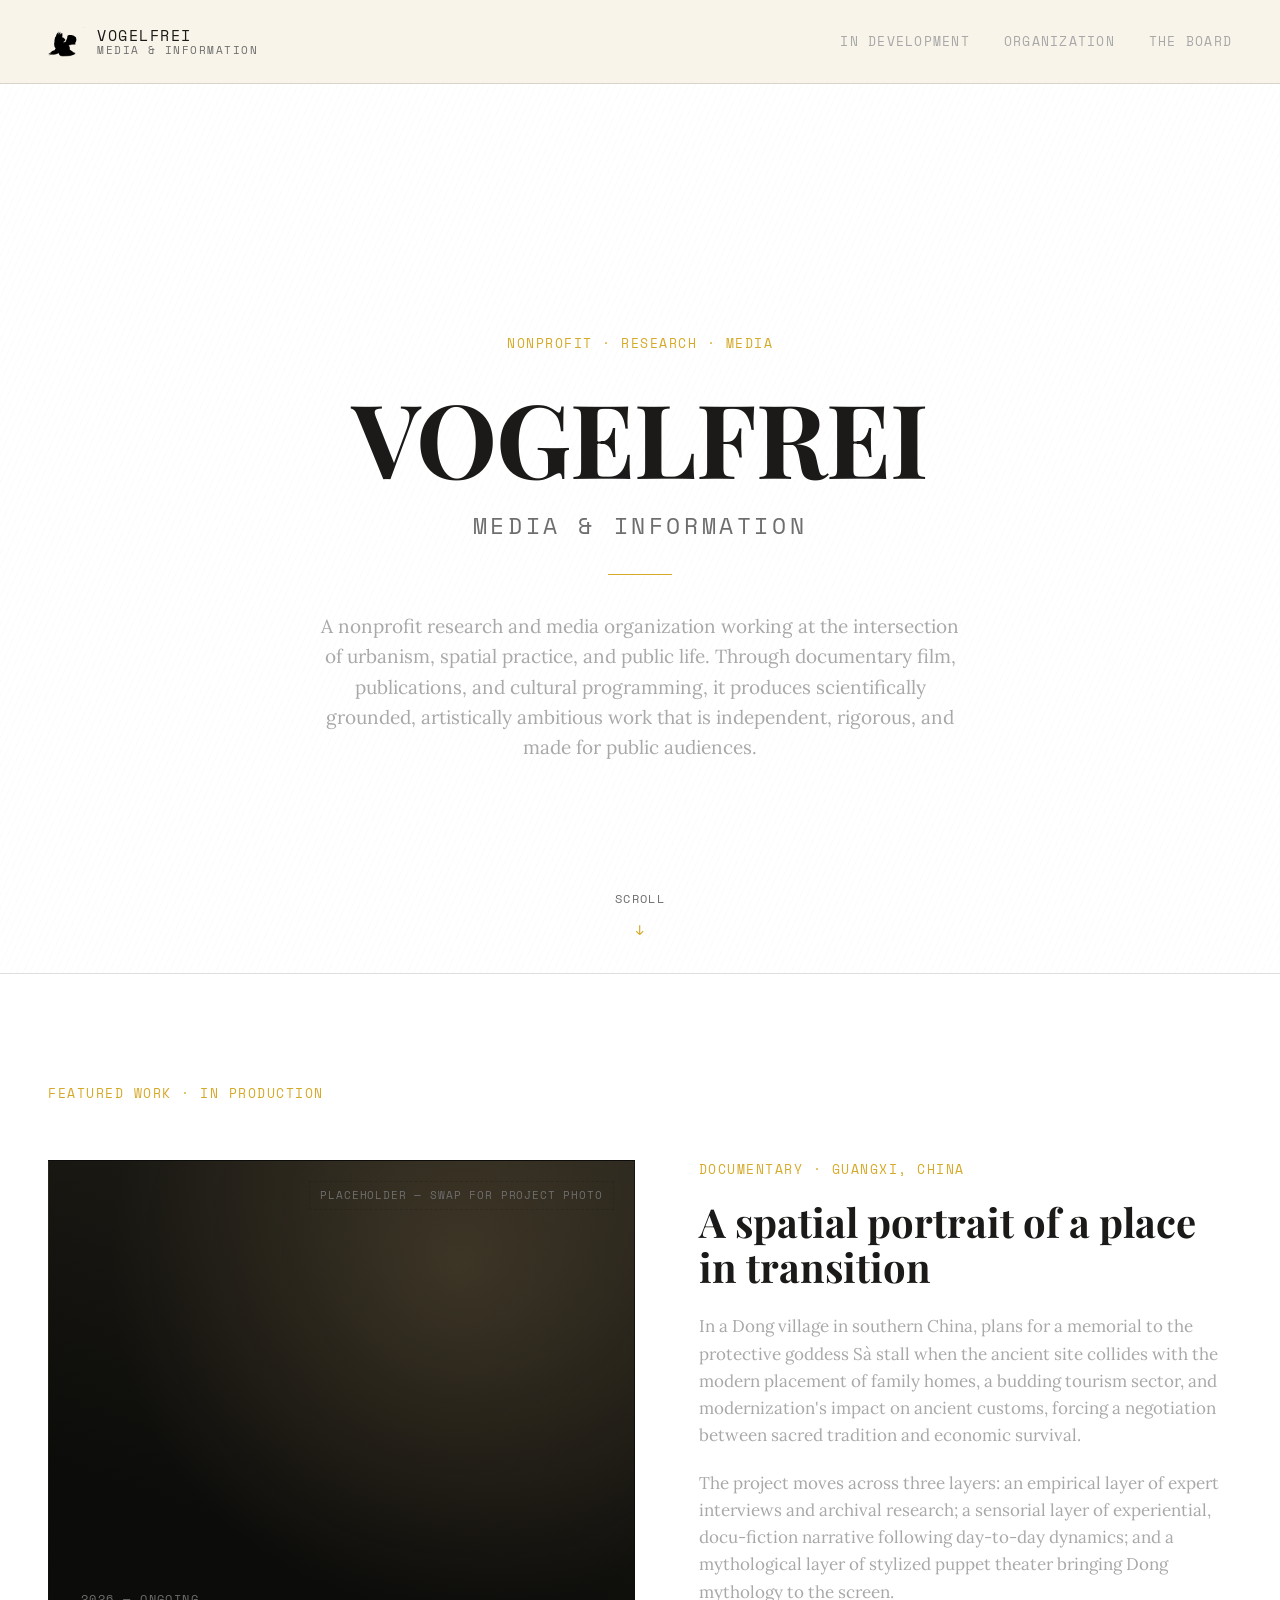
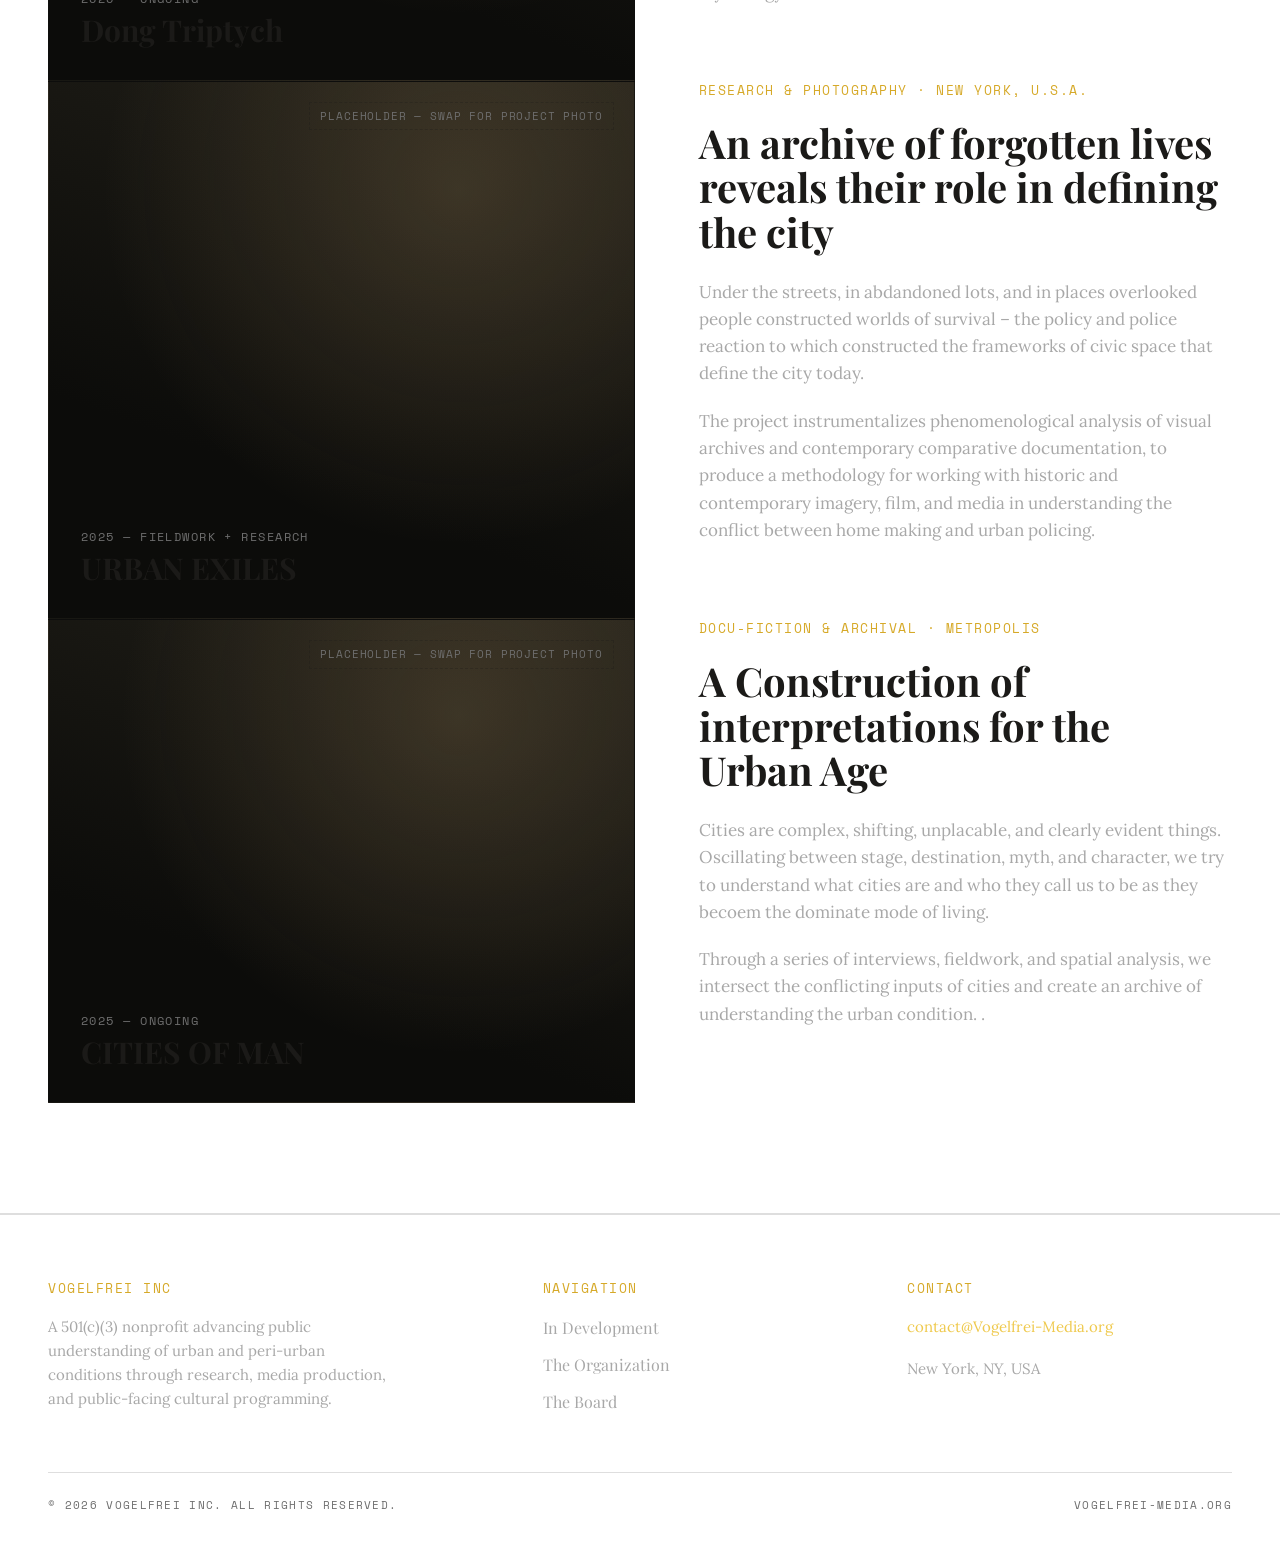
==== commit 23c89f50: "Update index.html" ====
--- a/index.html
+++ b/index.html
@@ -78,6 +78,7 @@
         <!-- EDIT: project description paragraphs -->
         <p>In a Dong village in southern China, plans for a memorial to the protective goddess Sà stall when the ancient site collides with the modern placement of family homes, a budding tourism sector, and modernization's impact on ancient customs, forcing a negotiation between sacred tradition and economic survival.</p>
         <p>The project moves across three layers: an empirical layer of expert interviews and archival research; a sensorial layer of experiential, docu-fiction narrative following day-to-day dynamics; and a mythological layer of stylized puppet theater bringing Dong mythology to the screen.</p>
+        <br><br>
       </div>
     </div>
 
@@ -101,6 +102,7 @@
         <!-- EDIT: project description paragraphs -->
         <p>Under the streets, in abdandoned lots, and in places overlooked people constructed worlds of survival – the policy and police reaction to which constructed the frameworks of civic space that define the city today.</p>
         <p>The project instrumentalizes phenomenological analysis of visual archives and contemporary comparative documentation, to produce a methodology for working with historic and contemporary imagery, film, and media in understanding the conflict between home making and urban policing. </p>
+        <br><br>
       </div>
     </div>
 
@@ -124,6 +126,7 @@
         <!-- EDIT: project description paragraphs -->
         <p>Cities are complex, shifting, unplacable, and clearly evident things. Oscillating between stage, destination, myth, and character, we try to understand what cities are and who they call us to be as they becoem the dominate mode of living.</p>
         <p>Through a series of interviews, fieldwork, and spatial analysis, we intersect the conflicting inputs of cities and create an archive of understanding the urban condition. .</p>
+        <br><br>
       </div>
     </div>
   </div>
